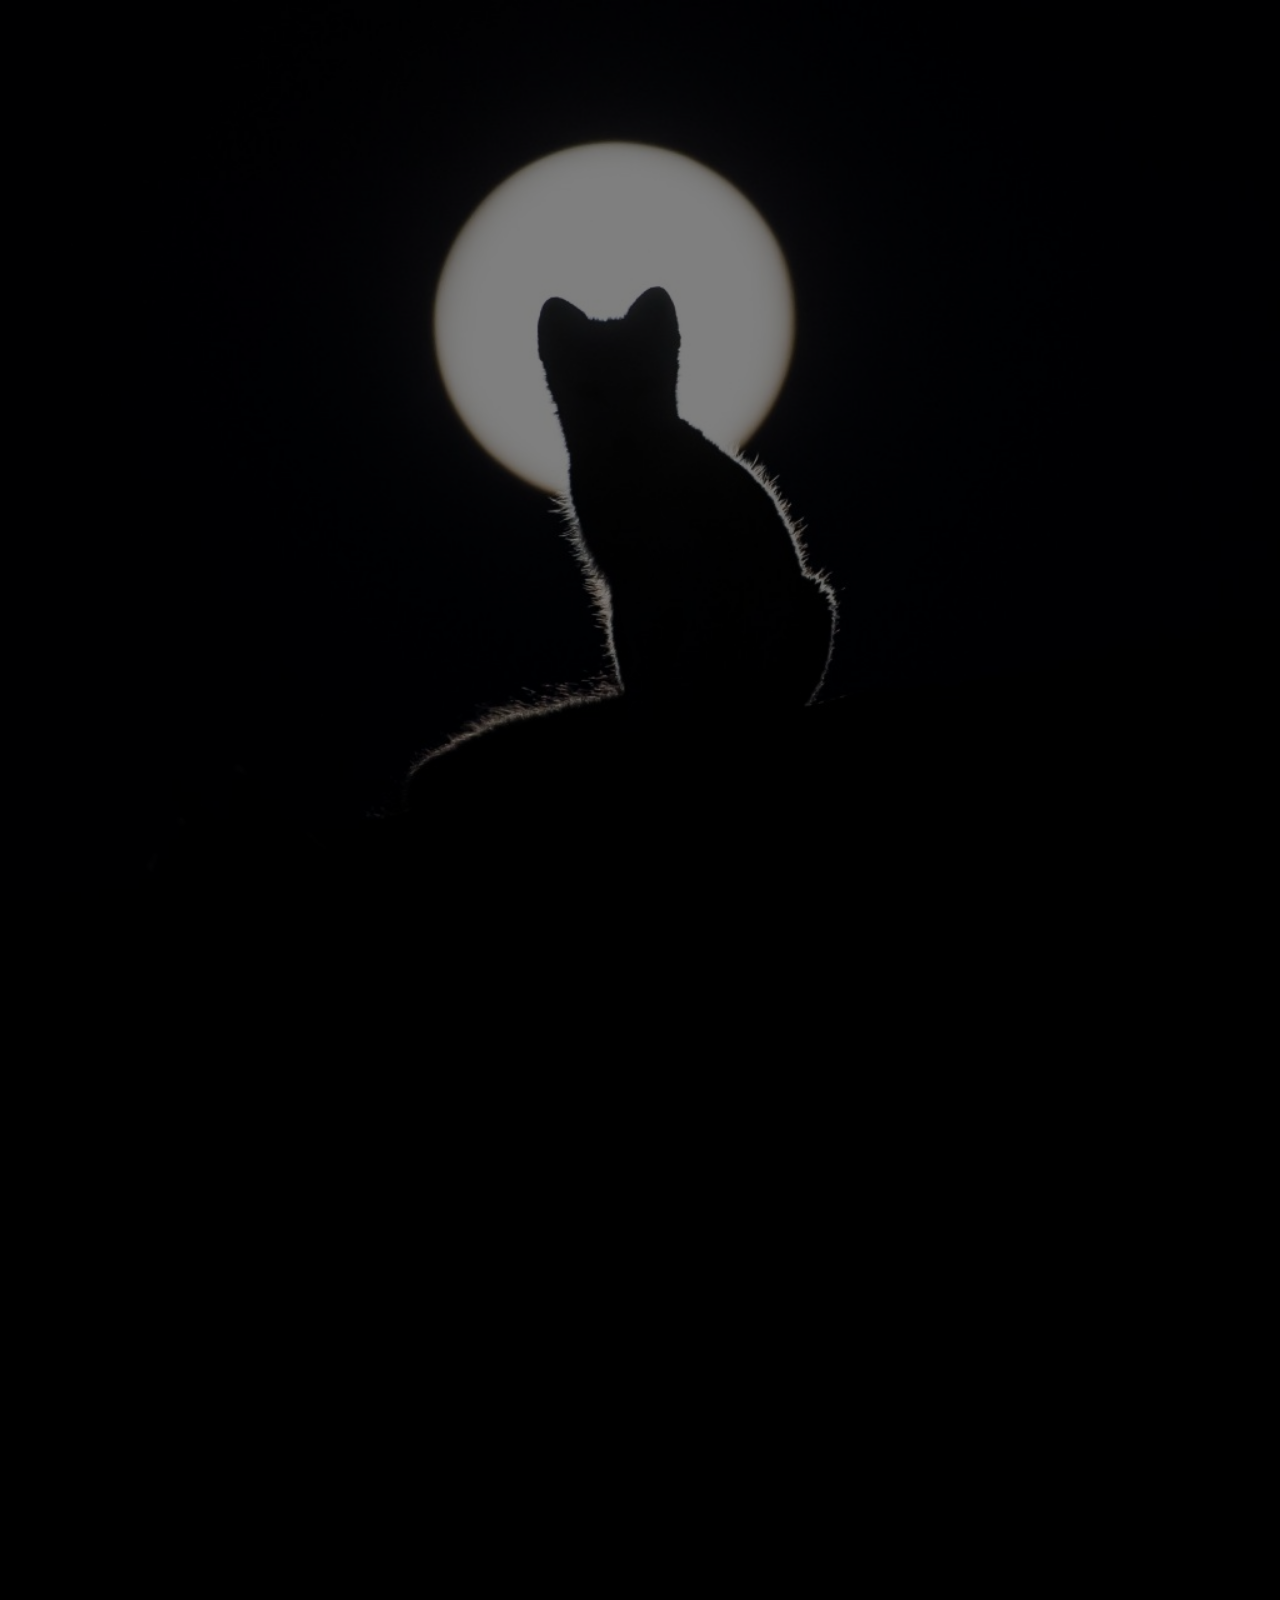
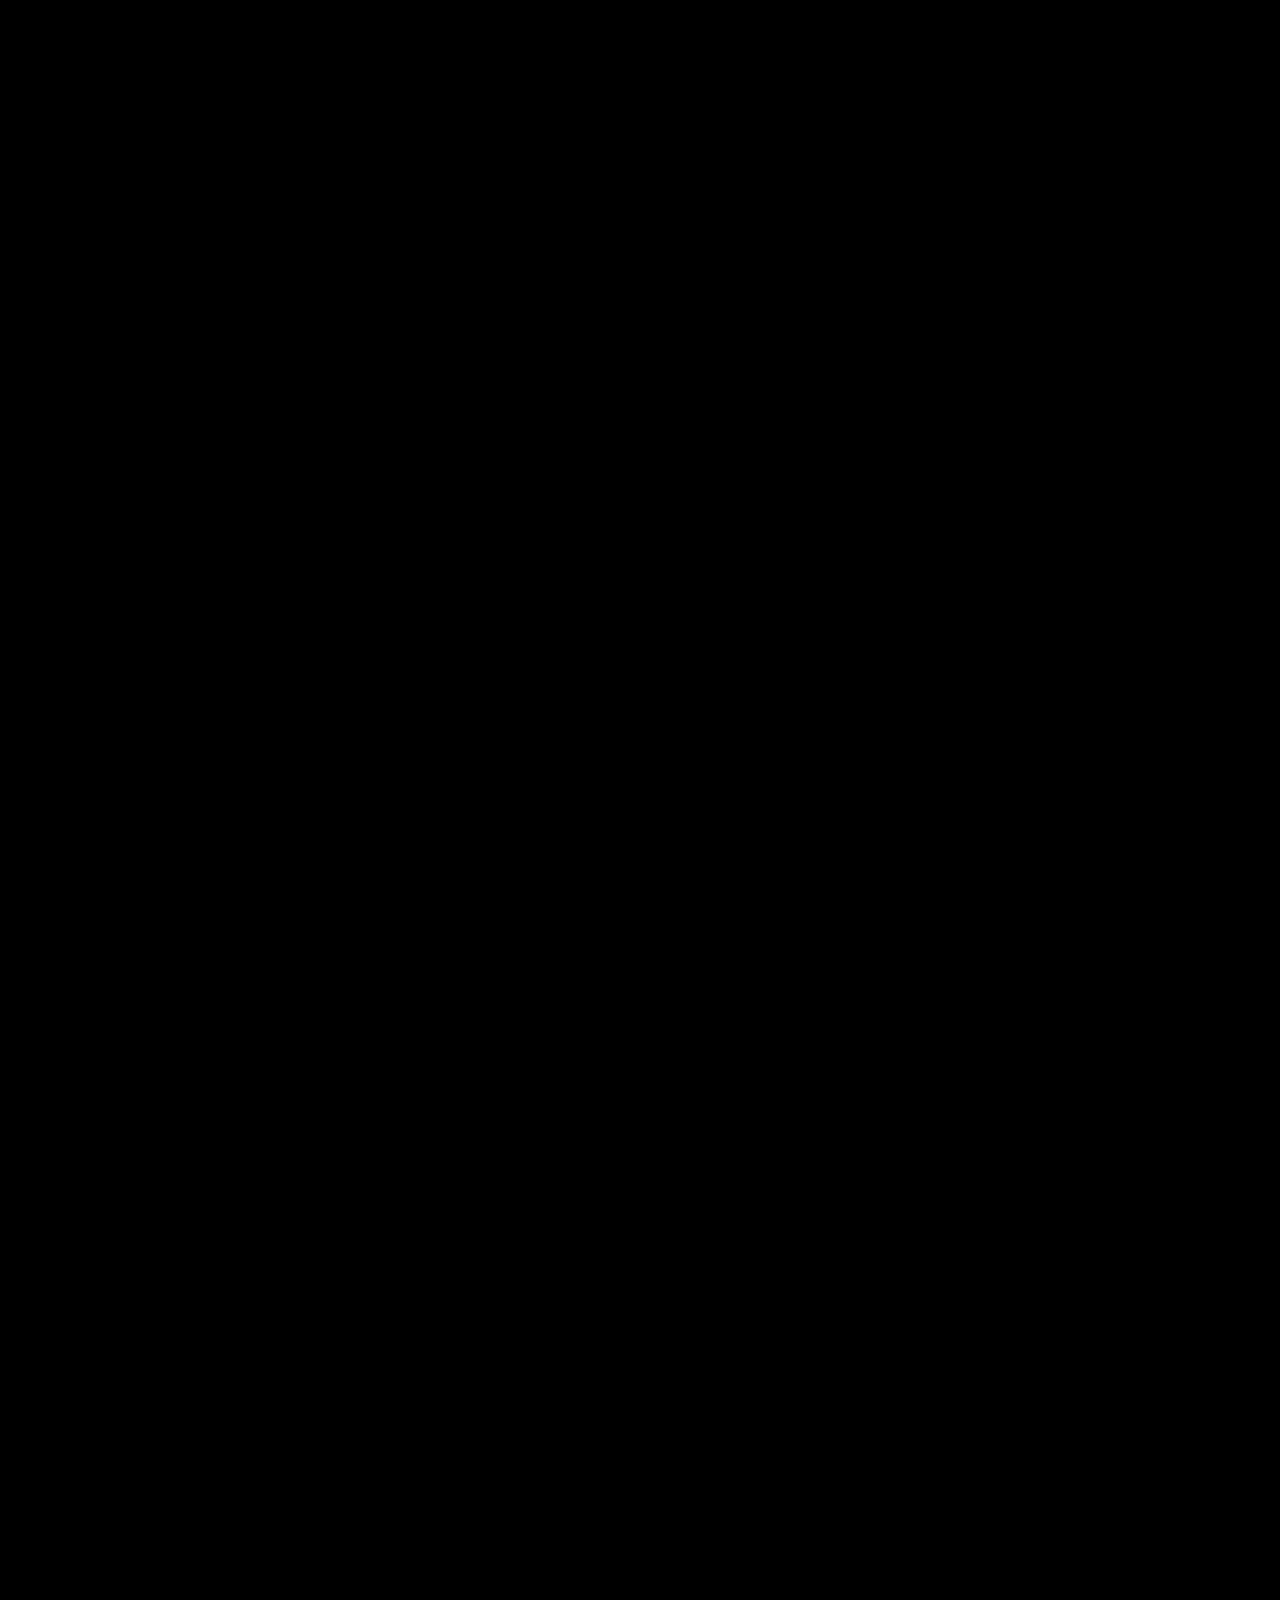
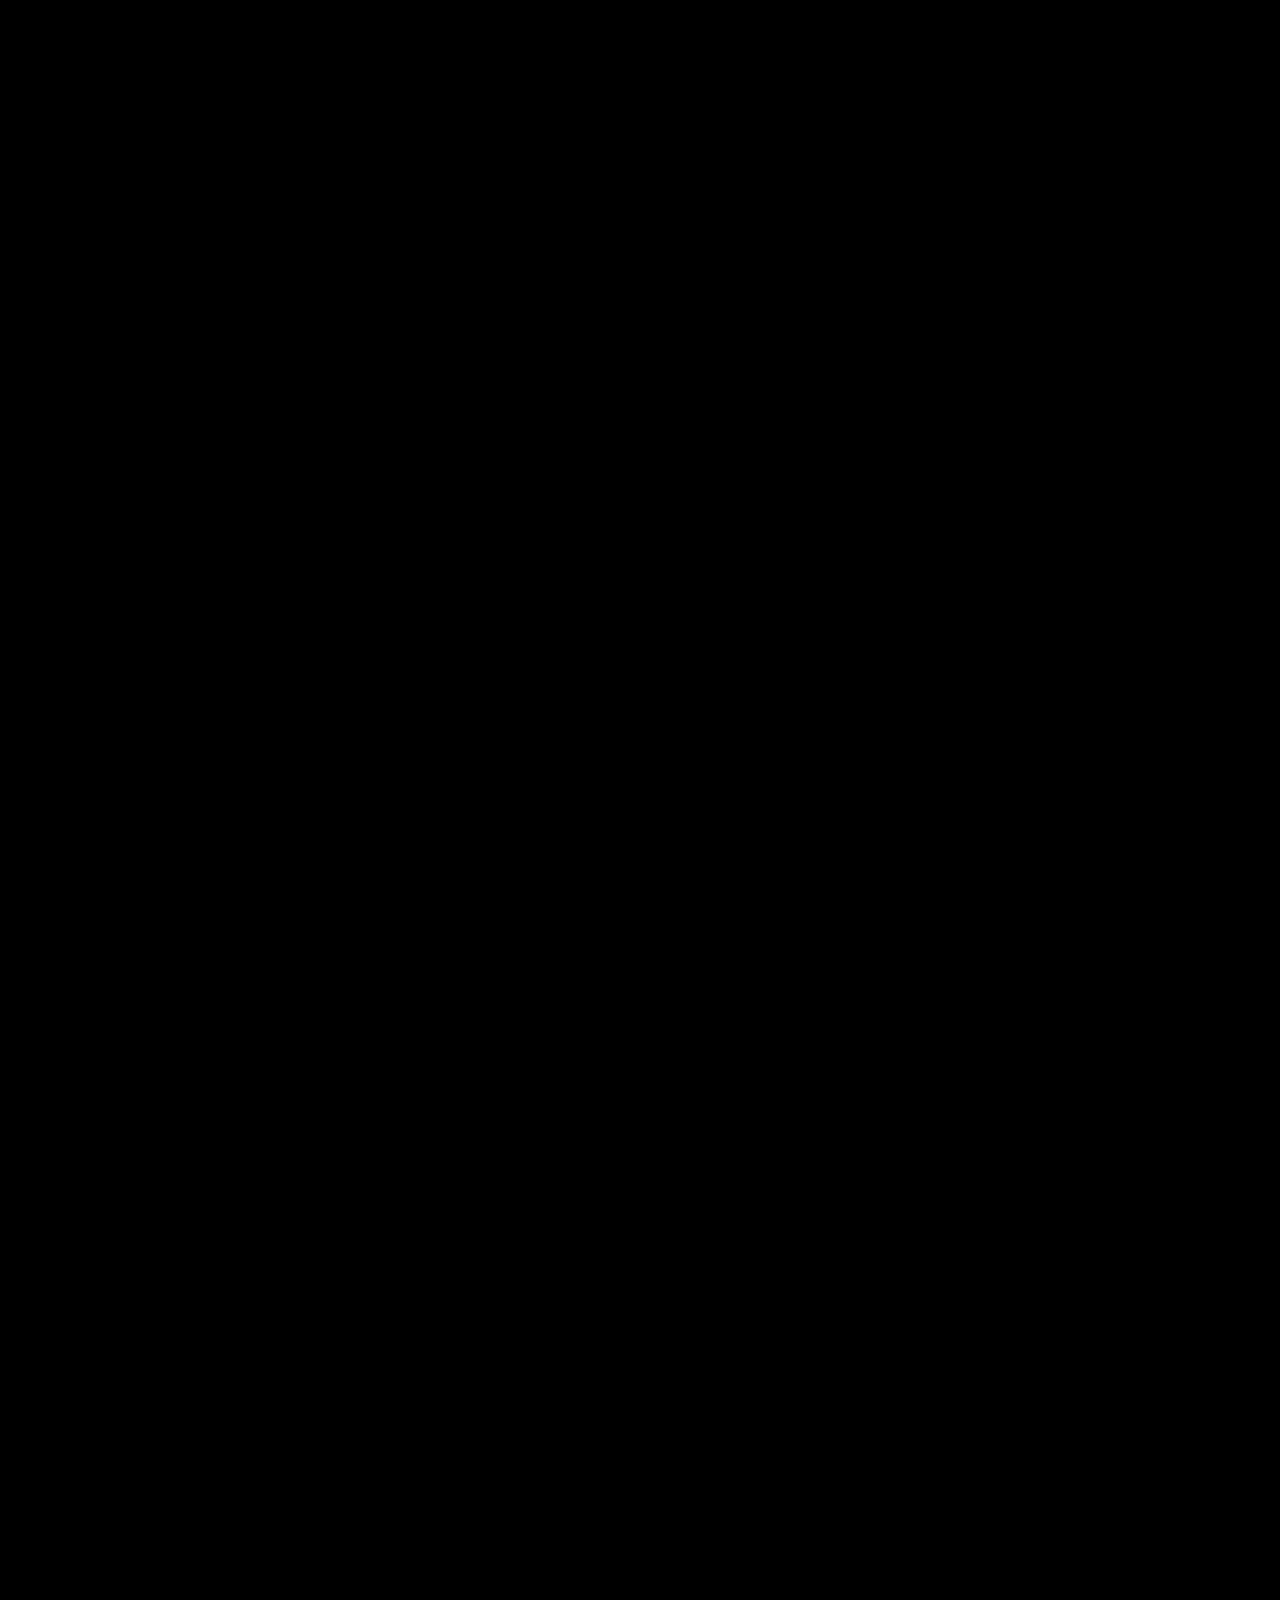
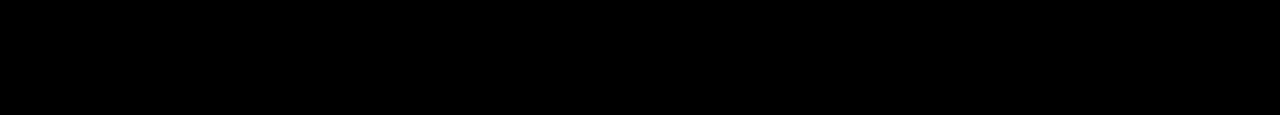
==== index.html @ d00d2fa0 "Add files via upload" ====
<!DOCTYPE html>
<!--[if lt IE 7]>      <html class="no-js lt-ie9 lt-ie8 lt-ie7"> <![endif]-->
<!--[if IE 7]>         <html class="no-js lt-ie9 lt-ie8"> <![endif]-->
<!--[if IE 8]>         <html class="no-js lt-ie9"> <![endif]-->
<!--[if gt IE 8]><!--> <html class="no-js"> <!--<![endif]-->
	<head>
	<meta charset="utf-8">
	<meta http-equiv="X-UA-Compatible" content="IE=edge">
	<title>Sacoraso</title>
	<meta name="viewport" content="width=device-width, initial-scale=1">
	<meta name="description" content="Free HTML5 Template by FREEHTML5.CO" />
	<meta name="keywords" content="free html5, free template, free bootstrap, html5, css3, mobile first, responsive" />
	<meta name="author" content="FREEHTML5.CO" />

  <!-- 
	//////////////////////////////////////////////////////

	FREE HTML5 TEMPLATE 
	DESIGNED & DEVELOPED by FREEHTML5.CO
		
	Website: 		http://freehtml5.co/
	Email: 			info@freehtml5.co
	Twitter: 		http://twitter.com/fh5co
	Facebook: 		https://www.facebook.com/fh5co

	//////////////////////////////////////////////////////
	 -->

  	<!-- Facebook and Twitter integration -->
	<meta property="og:title" content=""/>
	<meta property="og:image" content=""/>
	<meta property="og:url" content=""/>
	<meta property="og:site_name" content=""/>
	<meta property="og:description" content=""/>
	<meta name="twitter:title" content="" />
	<meta name="twitter:image" content="" />
	<meta name="twitter:url" content="" />
	<meta name="twitter:card" content="" />

	<link href='https://fonts.googleapis.com/css?family=Work+Sans:400,300,600,400italic,700' rel='stylesheet' type='text/css'>
	<link href="https://fonts.googleapis.com/css?family=Sacramento" rel="stylesheet">
	
	<!-- Animate.css -->
	<link rel="stylesheet" href="css/animate.css">
	<!-- Icomoon Icon Fonts-->
	<link rel="stylesheet" href="css/icomoon.css">
	<!-- Bootstrap  -->
	<link rel="stylesheet" href="css/bootstrap.css">

	<!-- Magnific Popup -->
	<link rel="stylesheet" href="css/magnific-popup.css">

	<!-- Owl Carousel  -->
	<link rel="stylesheet" href="css/owl.carousel.min.css">
	<link rel="stylesheet" href="css/owl.theme.default.min.css">

	<!-- Theme style  -->
	<link rel="stylesheet" href="css/style.css">

	<!-- Modernizr JS -->
	<script src="js/modernizr-2.6.2.min.js"></script>
	<!-- FOR IE9 below -->
	<!--[if lt IE 9]>
	<script src="js/respond.min.js"></script>
	<![endif]-->

	</head>
	<body>
		
	<div class="fh5co-loader"></div>
	
	<div id="page">
	

	<header id="fh5co-header" class="fh5co-cover" role="banner" style="background-image:url(images/2.jpg);" data-stellar-background-ratio="0.5">
		<div class="overlay"></div>
		<div class="container">
			<div class="row">
				<div class="col-md-8 col-md-offset-2 text-center">
					<div class="display-t">
						<div class="display-tc animate-box" data-animate-effect="fadeIn">
							<audio  autoplay loop src="music/1.mp3" controls preload="none"></audio>
							
						</div>
					</div>
				</div>
			</div>
		</div>
	</header>

	<div id="fh5co-couple">
		<div class="container">
			<div class="row">
				<div class="col-md-8 col-md-offset-2 text-center fh5co-heading animate-box">
					
					<p>…………</br>
						Se acabo,</br>
						el odio me arrolló la razón,</br>
						con mi época estoy comprometido,</br>
						y el amor, se fue volando por el balcón,</br>
						a donde no tuviera enemigos,</br>
						y ahora estoy en guerra contra mí alrededor,</br>
						no me hace falta ningún motivo,</br>
						y es que soy...</br>
						Maestro de la contradicción</br>
						Y experto de romper lo prohibido</br>
						</br>
						Por eso los chiquillos ya se acercan a mí</br>
						Que intento ser feliz</br>
						Desde entonces de esta cárcel no me dejan salir</br>
						No tengo a donde huir</br>
						Voy a hacer un butron</br>
						Que saque la cabeza fuera</br>
						Y sigo preso</br>
						Pero ahora el viento corre alrededor</br>
						Por mis pecados sigo preso</br>
						Carne y hueso</br>
						Se muere de hambre el mundo alrededor</br>
						Tú y yo total de carne y hueso</br>
						Por dinero los maderos</br>
						Van detrás de mí</br>
						Que intento ser feliz</br>
						Y abocado a los tejados</br>
						Me he mudado a vivir</br>
						Por desobedecer, por ver al sol salir</br>
						Por sacar la cabeza fuera</br>
						Y sigo preso</br>
						Pero ahora el viento corre alrededor</br>
						Por mis pecados sigo preso</br>
					</br>
						Carne y hueso</br>
						Se muere de hambre el mundo alrededor</br>
						Tú y yo total de carne y hueso</br>
					</br>
						Necesito saber</br>
						Dime tu nombre</br>
						De donde sale el sol</br>
						Y de que se esconde</br>
						Necesito saber</br>
						Dime tu nombre</br>
						De donde sale el sol</br>
						Y de que se esconde</br>
						(Necesito Saber)</br>
						Si miro alrededor</br>
						No puedo comprender</br>
						Me da pereza</br>
						(Dime tu nombre)</br>
						Y si hay algun escalón para mi tropezón</br>
						voy de cabeza</br>
						(De donde sale el sol)</br>
						Tu y yo en la habitación</br>
						Para que vuelva Amor:</br>
						Naturaleza</br>
						(Y de que se esconde)</br>
						Hay un televisor en medio del salon</br>
						No me interesa</br>
						Vente a la sombra, amor</br>
						Que yo te espero</br>
						Que tengo el corazón</br>
						Aquí con bien de hielo</br>
						Vente a la sombra, vente amor</br>
						Que yo te espero que tengo ya el cerezo a flor dentro del cuerpo</br>
					</br>
						Se me cae La casa desde que se marcho</br>
						Ahora ya solo espero el derribo</br>
						Y es que perdí</br>
						La pista del eje del salón</br>
						Estoy continuamente torcido</br>
						Y ahora solo pienso en ella</br>
						No encuentro razones</br>
						Donde su recuerdo</br>
						Se me clava entre las cejas</br>
						Sueño con melones</br>
						Encima de la mesa</br>
					</br>
						Buscando mi destino,</br>
						viviendo en diferido</br>
						sin ser, ni oír, ni dar.</br>
						Y a cobro revertido</br>
						quisiera hablar contigo,</br>
						y así sintonizar.</br>
						</br>
						…………</br>
						Sueño que empieza otra canción</br>
						Vivo en el eco de su voz</br>
						Entretenido</br>
						Sigo la estela de su olor</br>
						Que me susurra vámonos</br>
						Vente conmigo</br>
						…Hay un desierto hay un vergel</br>
						Lleno de flores de papel</br>
						Pensaba</br>
						Que seria frio el amanecer</br>
						Te equivocabas otra vez</br>
						Nevaba</br>
					</br>
						Llego el verano y asoló la primavera</br>
						Y el sol asfixia en tu jardín</br>
						Y se le caen los pajaritos a la higuera</br>
						Que ya no cantan para mí</br>
					</br>
						Abrí los ojos para ver</br>
						Con el destino me encontré</br>
						De cara</br>
						Lo tengo todo a medio hacer</br>
						Me preguntaba, Si tal vez</br>
						Mañana</br>
					</br>
						Necesito saber</br>
						Dime tu nombre</br>
						De donde sale el sol</br>
						Y de que se esconde</br>
						Necesito saber</br>
						Dime tu nombre</br>
						De donde sale el sol</br>
						Y de que se esconde</br>
					</br>
						Vente a la sombra amor</br>
						Que yo te espero</br>
						Que tengo el corazón….aquí con bien de hielo</br>
						Vente a la sombra, vente amor</br>
						Que yo te espero</br>
						Que tengo ya el cerezo a flor dentro del cuerpo</br>
					</br>
						Si miro alrededor no puedo comprender me da pereza</br>
						Y si hay algun escalón para dar un tropezón voy de cabeza</br>
						Tu y yo en la habitación para que vuelva amor: chorros de lefa</br>
						La buena educación de la televisión no me interesa.</br>
					</p>
					<h2>Chau por siempre</h2>
				</div>
			</div>
			
		</div>
	</div>
	
	</div>

	<div class="gototop js-top">
		<a href="#" class="js-gotop"><i class="icon-arrow-up"></i></a>
	</div>
	
	<!-- jQuery -->
	<script src="js/jquery.min.js"></script>
	<!-- jQuery Easing -->
	<script src="js/jquery.easing.1.3.js"></script>
	<!-- Bootstrap -->
	<script src="js/bootstrap.min.js"></script>
	<!-- Waypoints -->
	<script src="js/jquery.waypoints.min.js"></script>
	<!-- Carousel -->
	<script src="js/owl.carousel.min.js"></script>
	<!-- countTo -->
	<script src="js/jquery.countTo.js"></script>

	<!-- Stellar -->
	<script src="js/jquery.stellar.min.js"></script>
	<!-- Magnific Popup -->
	<script src="js/jquery.magnific-popup.min.js"></script>
	<script src="js/magnific-popup-options.js"></script>

	<!-- // <script src="https://cdnjs.cloudflare.com/ajax/libs/prism/0.0.1/prism.min.js"></script> -->
	<script src="js/simplyCountdown.js"></script>
	<!-- Main -->
	<script src="js/main.js"></script>

	<script>
    var d = new Date(new Date().getTime() + 200 * 120 * 120 * 2000);

    // default example
    simplyCountdown('.simply-countdown-one', {
        year: d.getFullYear(),
        month: d.getMonth() + 1,
        day: d.getDate()
    });

    //jQuery example
    $('#simply-countdown-losange').simplyCountdown({
        year: d.getFullYear(),
        month: d.getMonth() + 1,
        day: d.getDate(),
        enableUtc: false
    });
</script>

	</body>
</html>
---- css/icomoon.css ----
@font-face {
  font-family: 'icomoon';
  src:  url('../fonts/icomoon/icomoon.eot?6iuir');
  src:  url('../fonts/icomoon/icomoon.eot?6iuir#iefix') format('embedded-opentype'),
    url('../fonts/icomoon/icomoon.ttf?6iuir') format('truetype'),
    url('../fonts/icomoon/icomoon.woff?6iuir') format('woff'),
    url('../fonts/icomoon/icomoon.svg?6iuir#icomoon') format('svg');
  font-weight: normal;
  font-style: normal;
}

[class^="icon-"], [class*=" icon-"] {
  /* use !important to prevent issues with browser extensions that change fonts */
  font-family: 'icomoon' !important;
  speak: none;
  font-style: normal;
  font-weight: normal;
  font-variant: normal;
  text-transform: none;
  line-height: 1;

  /* Better Font Rendering =========== */
  -webkit-font-smoothing: antialiased;
  -moz-osx-font-smoothing: grayscale;
}

.icon-eye:before {
  content: "\e000";
}
.icon-paper-clip:before {
  content: "\e001";
}
.icon-mail:before {
  content: "\e002";
}
.icon-toggle:before {
  content: "\e003";
}
.icon-layout:before {
  content: "\e004";
}
.icon-link:before {
  content: "\e005";
}
.icon-bell:before {
  content: "\e006";
}
.icon-lock:before {
  content: "\e007";
}
.icon-unlock:before {
  content: "\e008";
}
.icon-ribbon:before {
  content: "\e009";
}
.icon-image:before {
  content: "\e010";
}
.icon-signal:before {
  content: "\e011";
}
.icon-target:before {
  content: "\e012";
}
.icon-clipboard:before {
  content: "\e013";
}
.icon-clock:before {
  content: "\e014";
}
.icon-watch:before {
  content: "\e015";
}
.icon-air-play:before {
  content: "\e016";
}
.icon-camera:before {
  content: "\e017";
}
.icon-video:before {
  content: "\e018";
}
.icon-disc:before {
  content: "\e019";
}
.icon-printer:before {
  content: "\e020";
}
.icon-monitor:before {
  content: "\e021";
}
.icon-server:before {
  content: "\e022";
}
.icon-cog:before {
  content: "\e023";
}
.icon-heart:before {
  content: "\e024";
}
.icon-paragraph:before {
  content: "\e025";
}
.icon-align-justify:before {
  content: "\e026";
}
.icon-align-left:before {
  content: "\e027";
}
.icon-align-center:before {
  content: "\e028";
}
.icon-align-right:before {
  content: "\e029";
}
.icon-book:before {
  content: "\e030";
}
.icon-layers:before {
  content: "\e031";
}
.icon-stack:before {
  content: "\e032";
}
.icon-stack-2:before {
  content: "\e033";
}
.icon-paper:before {
  content: "\e034";
}
.icon-paper-stack:before {
  content: "\e035";
}
.icon-search:before {
  content: "\e036";
}
.icon-zoom-in:before {
  content: "\e037";
}
.icon-zoom-out:before {
  content: "\e038";
}
.icon-reply:before {
  content: "\e039";
}
.icon-circle-plus:before {
  content: "\e040";
}
.icon-circle-minus:before {
  content: "\e041";
}
.icon-circle-check:before {
  content: "\e042";
}
.icon-circle-cross:before {
  content: "\e043";
}
.icon-square-plus:before {
  content: "\e044";
}
.icon-square-minus:before {
  content: "\e045";
}
.icon-square-check:before {
  content: "\e046";
}
.icon-square-cross:before {
  content: "\e047";
}
.icon-microphone:before {
  content: "\e048";
}
.icon-record:before {
  content: "\e049";
}
.icon-skip-back:before {
  content: "\e050";
}
.icon-rewind:before {
  content: "\e051";
}
.icon-play:before {
  content: "\e052";
}
.icon-pause:before {
  content: "\e053";
}
.icon-stop:before {
  content: "\e054";
}
.icon-fast-forward:before {
  content: "\e055";
}
.icon-skip-forward:before {
  content: "\e056";
}
.icon-shuffle:before {
  content: "\e057";
}
.icon-repeat:before {
  content: "\e058";
}
.icon-folder:before {
  content: "\e059";
}
.icon-umbrella:before {
  content: "\e060";
}
.icon-moon:before {
  content: "\e061";
}
.icon-thermometer:before {
  content: "\e062";
}
.icon-drop:before {
  content: "\e063";
}
.icon-sun:before {
  content: "\e064";
}
.icon-cloud:before {
  content: "\e065";
}
.icon-cloud-upload:before {
  content: "\e066";
}
.icon-cloud-download:before {
  content: "\e067";
}
.icon-upload:before {
  content: "\e068";
}
.icon-download:before {
  content: "\e069";
}
.icon-location:before {
  content: "\e070";
}
.icon-location-2:before {
  content: "\e071";
}
.icon-map:before {
  content: "\e072";
}
.icon-battery:before {
  content: "\e073";
}
.icon-head:before {
  content: "\e074";
}
.icon-briefcase:before {
  content: "\e075";
}
.icon-speech-bubble:before {
  content: "\e076";
}
.icon-anchor:before {
  content: "\e077";
}
.icon-globe:before {
  content: "\e078";
}
.icon-box:before {
  content: "\e079";
}
.icon-reload:before {
  content: "\e080";
}
.icon-share:before {
  content: "\e081";
}
.icon-marquee:before {
  content: "\e082";
}
.icon-marquee-plus:before {
  content: "\e083";
}
.icon-marquee-minus:before {
  content: "\e084";
}
.icon-tag:before {
  content: "\e085";
}
.icon-power:before {
  content: "\e086";
}
.icon-command:before {
  content: "\e087";
}
.icon-alt:before {
  content: "\e088";
}
.icon-esc:before {
  content: "\e089";
}
.icon-bar-graph:before {
  content: "\e090";
}
.icon-bar-graph-2:before {
  content: "\e091";
}
.icon-pie-graph:before {
  content: "\e092";
}
.icon-star:before {
  content: "\e093";
}
.icon-arrow-left:before {
  content: "\e094";
}
.icon-arrow-right:before {
  content: "\e095";
}
.icon-arrow-up:before {
  content: "\e096";
}
.icon-arrow-down:before {
  content: "\e097";
}
.icon-volume:before {
  content: "\e098";
}
.icon-mute:before {
  content: "\e099";
}
.icon-content-right:before {
  content: "\e100";
}
.icon-content-left:before {
  content: "\e101";
}
.icon-grid:before {
  content: "\e102";
}
.icon-grid-2:before {
  content: "\e103";
}
.icon-columns:before {
  content: "\e104";
}
.icon-loader:before {
  content: "\e105";
}
.icon-bag:before {
  content: "\e106";
}
.icon-ban:before {
  content: "\e107";
}
.icon-flag:before {
  content: "\e108";
}
.icon-trash:before {
  content: "\e109";
}
.icon-expand:before {
  content: "\e110";
}
.icon-contract:before {
  content: "\e111";
}
.icon-maximize:before {
  content: "\e112";
}
.icon-minimize:before {
  content: "\e113";
}
.icon-plus:before {
  content: "\e114";
}
.icon-minus:before {
  content: "\e115";
}
.icon-check:before {
  content: "\e116";
}
.icon-cross:before {
  content: "\e117";
}
.icon-move:before {
  content: "\e118";
}
.icon-delete:before {
  content: "\e119";
}
.icon-menu:before {
  content: "\e120";
}
.icon-archive:before {
  content: "\e121";
}
.icon-inbox:before {
  content: "\e122";
}
.icon-outbox:before {
  content: "\e123";
}
.icon-file:before {
  content: "\e124";
}
.icon-file-add:before {
  content: "\e125";
}
.icon-file-subtract:before {
  content: "\e126";
}
.icon-help:before {
  content: "\e127";
}
.icon-open:before {
  content: "\e128";
}
.icon-ellipsis:before {
  content: "\e129";
}
.icon-add-to-list:before {
  content: "\e900";
}
.icon-classic-computer:before {
  content: "\e901";
}
.icon-controller-fast-backward:before {
  content: "\e902";
}
.icon-creative-commons-attribution:before {
  content: "\e903";
}
.icon-creative-commons-noderivs:before {
  content: "\e904";
}
.icon-creative-commons-noncommercial-eu:before {
  content: "\e905";
}
.icon-creative-commons-noncommercial-us:before {
  content: "\e906";
}
.icon-creative-commons-public-domain:before {
  content: "\e907";
}
.icon-creative-commons-remix:before {
  content: "\e908";
}
.icon-creative-commons-share:before {
  content: "\e909";
}
.icon-creative-commons-sharealike:before {
  content: "\e90a";
}
.icon-creative-commons:before {
  content: "\e90b";
}
.icon-document-landscape:before {
  content: "\e90c";
}
.icon-remove-user:before {
  content: "\e90d";
}
.icon-warning:before {
  content: "\e90e";
}
.icon-arrow-bold-down:before {
  content: "\e90f";
}
.icon-arrow-bold-left:before {
  content: "\e910";
}
.icon-arrow-bold-right:before {
  content: "\e911";
}
.icon-arrow-bold-up:before {
  content: "\e912";
}
.icon-arrow-down2:before {
  content: "\e913";
}
.icon-arrow-left2:before {
  content: "\e914";
}
.icon-arrow-long-down:before {
  content: "\e915";
}
.icon-arrow-long-left:before {
  content: "\e916";
}
.icon-arrow-long-right:before {
  content: "\e917";
}
.icon-arrow-long-up:before {
  content: "\e918";
}
.icon-arrow-right2:before {
  content: "\e919";
}
.icon-arrow-up2:before {
  content: "\e91a";
}
.icon-arrow-with-circle-down:before {
  content: "\e91b";
}
.icon-arrow-with-circle-left:before {
  content: "\e91c";
}
.icon-arrow-with-circle-right:before {
  content: "\e91d";
}
.icon-arrow-with-circle-up:before {
  content: "\e91e";
}
.icon-bookmark:before {
  content: "\e91f";
}
.icon-bookmarks:before {
  content: "\e920";
}
.icon-chevron-down:before {
  content: "\e921";
}
.icon-chevron-left:before {
  content: "\e922";
}
.icon-chevron-right:before {
  content: "\e923";
}
.icon-chevron-small-down:before {
  content: "\e924";
}
.icon-chevron-small-left:before {
  content: "\e925";
}
.icon-chevron-small-right:before {
  content: "\e926";
}
.icon-chevron-small-up:before {
  content: "\e927";
}
.icon-chevron-thin-down:before {
  content: "\e928";
}
.icon-chevron-thin-left:before {
  content: "\e929";
}
.icon-chevron-thin-right:before {
  content: "\e92a";
}
.icon-chevron-thin-up:before {
  content: "\e92b";
}
.icon-chevron-up:before {
  content: "\e92c";
}
.icon-chevron-with-circle-down:before {
  content: "\e92d";
}
.icon-chevron-with-circle-left:before {
  content: "\e92e";
}
.icon-chevron-with-circle-right:before {
  content: "\e92f";
}
.icon-chevron-with-circle-up:before {
  content: "\e930";
}
.icon-cloud2:before {
  content: "\e931";
}
.icon-controller-fast-forward:before {
  content: "\e932";
}
.icon-controller-jump-to-start:before {
  content: "\e933";
}
.icon-controller-next:before {
  content: "\e934";
}
.icon-controller-paus:before {
  content: "\e935";
}
.icon-controller-play:before {
  content: "\e936";
}
.icon-controller-record:before {
  content: "\e937";
}
.icon-controller-stop:before {
  content: "\e938";
}
.icon-controller-volume:before {
  content: "\e939";
}
.icon-dot-single:before {
  content: "\e93a";
}
.icon-dots-three-horizontal:before {
  content: "\e93b";
}
.icon-dots-three-vertical:before {
  content: "\e93c";
}
.icon-dots-two-horizontal:before {
  content: "\e93d";
}
.icon-dots-two-vertical:before {
  content: "\e93e";
}
.icon-download2:before {
  content: "\e93f";
}
.icon-emoji-flirt:before {
  content: "\e940";
}
.icon-flow-branch:before {
  content: "\e941";
}
.icon-flow-cascade:before {
  content: "\e942";
}
.icon-flow-line:before {
  content: "\e943";
}
.icon-flow-parallel:before {
  content: "\e944";
}
.icon-flow-tree:before {
  content: "\e945";
}
.icon-install:before {
  content: "\e946";
}
.icon-layers2:before {
  content: "\e947";
}
.icon-open-book:before {
  content: "\e948";
}
.icon-resize-100:before {
  content: "\e949";
}
.icon-resize-full-screen:before {
  content: "\e94a";
}
.icon-save:before {
  content: "\e94b";
}
.icon-select-arrows:before {
  content: "\e94c";
}
.icon-sound-mute:before {
  content: "\e94d";
}
.icon-sound:before {
  content: "\e94e";
}
.icon-trash2:before {
  content: "\e94f";
}
.icon-triangle-down:before {
  content: "\e950";
}
.icon-triangle-left:before {
  content: "\e951";
}
.icon-triangle-right:before {
  content: "\e952";
}
.icon-triangle-up:before {
  content: "\e953";
}
.icon-uninstall:before {
  content: "\e954";
}
.icon-upload-to-cloud:before {
  content: "\e955";
}
.icon-upload2:before {
  content: "\e956";
}
.icon-add-user:before {
  content: "\e957";
}
.icon-address:before {
  content: "\e958";
}
.icon-adjust:before {
  content: "\e959";
}
.icon-air:before {
  content: "\e95a";
}
.icon-aircraft-landing:before {
  content: "\e95b";
}
.icon-aircraft-take-off:before {
  content: "\e95c";
}
.icon-aircraft:before {
  content: "\e95d";
}
.icon-align-bottom:before {
  content: "\e95e";
}
.icon-align-horizontal-middle:before {
  content: "\e95f";
}
.icon-align-left2:before {
  content: "\e960";
}
.icon-align-right2:before {
  content: "\e961";
}
.icon-align-top:before {
  content: "\e962";
}
.icon-align-vertical-middle:before {
  content: "\e963";
}
.icon-archive2:before {
  content: "\e964";
}
.icon-area-graph:before {
  content: "\e965";
}
.icon-attachment:before {
  content: "\e966";
}
.icon-awareness-ribbon:before {
  content: "\e967";
}
.icon-back-in-time:before {
  content: "\e968";
}
.icon-back:before {
  content: "\e969";
}
.icon-bar-graph2:before {
  content: "\e96a";
}
.icon-battery2:before {
  content: "\e96b";
}
.icon-beamed-note:before {
  content: "\e96c";
}
.icon-bell2:before {
  content: "\e96d";
}
.icon-blackboard:before {
  content: "\e96e";
}
.icon-block:before {
  content: "\e96f";
}
.icon-book2:before {
  content: "\e970";
}
.icon-bowl:before {
  content: "\e971";
}
.icon-box2:before {
  content: "\e972";
}
.icon-briefcase2:before {
  content: "\e973";
}
.icon-browser:before {
  content: "\e974";
}
.icon-brush:before {
  content: "\e975";
}
.icon-bucket:before {
  content: "\e976";
}
.icon-cake:before {
  content: "\e977";
}
.icon-calculator:before {
  content: "\e978";
}
.icon-calendar:before {
  content: "\e979";
}
.icon-camera2:before {
  content: "\e97a";
}
.icon-ccw:before {
  content: "\e97b";
}
.icon-chat:before {
  content: "\e97c";
}
.icon-check2:before {
  content: "\e97d";
}
.icon-circle-with-cross:before {
  content: "\e97e";
}
.icon-circle-with-minus:before {
  content: "\e97f";
}
.icon-circle-with-plus:before {
  content: "\e980";
}
.icon-circle:before {
  content: "\e981";
}
.icon-circular-graph:before {
  content: "\e982";
}
.icon-clapperboard:before {
  content: "\e983";
}
.icon-clipboard2:before {
  content: "\e984";
}
.icon-clock2:before {
  content: "\e985";
}
.icon-code:before {
  content: "\e986";
}
.icon-cog2:before {
  content: "\e987";
}
.icon-colours:before {
  content: "\e988";
}
.icon-compass:before {
  content: "\e989";
}
.icon-copy:before {
  content: "\e98a";
}
.icon-credit-card:before {
  content: "\e98b";
}
.icon-credit:before {
  content: "\e98c";
}
.icon-cross2:before {
  content: "\e98d";
}
.icon-cup:before {
  content: "\e98e";
}
.icon-cw:before {
  content: "\e98f";
}
.icon-cycle:before {
  content: "\e990";
}
.icon-database:before {
  content: "\e991";
}
.icon-dial-pad:before {
  content: "\e992";
}
.icon-direction:before {
  content: "\e993";
}
.icon-document:before {
  content: "\e994";
}
.icon-documents:before {
  content: "\e995";
}
.icon-drink:before {
  content: "\e996";
}
.icon-drive:before {
  content: "\e997";
}
.icon-drop2:before {
  content: "\e998";
}
.icon-edit:before {
  content: "\e999";
}
.icon-email:before {
  content: "\e99a";
}
.icon-emoji-happy:before {
  content: "\e99b";
}
.icon-emoji-neutral:before {
  content: "\e99c";
}
.icon-emoji-sad:before {
  content: "\e99d";
}
.icon-erase:before {
  content: "\e99e";
}
.icon-eraser:before {
  content: "\e99f";
}
.icon-export:before {
  content: "\e9a0";
}
.icon-eye2:before {
  content: "\e9a1";
}
.icon-feather:before {
  content: "\e9a2";
}
.icon-flag2:before {
  content: "\e9a3";
}
.icon-flash:before {
  content: "\e9a4";
}
.icon-flashlight:before {
  content: "\e9a5";
}
.icon-flat-brush:before {
  content: "\e9a6";
}
.icon-folder-images:before {
  content: "\e9a7";
}
.icon-folder-music:before {
  content: "\e9a8";
}
.icon-folder-video:before {
  content: "\e9a9";
}
.icon-folder2:before {
  content: "\e9aa";
}
.icon-forward:before {
  content: "\e9ab";
}
.icon-funnel:before {
  content: "\e9ac";
}
.icon-game-controller:before {
  content: "\e9ad";
}
.icon-gauge:before {
  content: "\e9ae";
}
.icon-globe2:before {
  content: "\e9af";
}
.icon-graduation-cap:before {
  content: "\e9b0";
}
.icon-grid2:before {
  content: "\e9b1";
}
.icon-hair-cross:before {
  content: "\e9b2";
}
.icon-hand:before {
  content: "\e9b3";
}
.icon-heart-outlined:before {
  content: "\e9b4";
}
.icon-heart2:before {
  content: "\e9b5";
}
.icon-help-with-circle:before {
  content: "\e9b6";
}
.icon-help2:before {
  content: "\e9b7";
}
.icon-home:before {
  content: "\e9b8";
}
.icon-hour-glass:before {
  content: "\e9b9";
}
.icon-image-inverted:before {
  content: "\e9ba";
}
.icon-image2:before {
  content: "\e9bb";
}
.icon-images:before {
  content: "\e9bc";
}
.icon-inbox2:before {
  content: "\e9bd";
}
.icon-infinity:before {
  content: "\e9be";
}
.icon-info-with-circle:before {
  content: "\e9bf";
}
.icon-info:before {
  content: "\e9c0";
}
.icon-key:before {
  content: "\e9c1";
}
.icon-keyboard:before {
  content: "\e9c2";
}
.icon-lab-flask:before {
  content: "\e9c3";
}
.icon-landline:before {
  content: "\e9c4";
}
.icon-language:before {
  content: "\e9c5";
}
.icon-laptop:before {
  content: "\e9c6";
}
.icon-leaf:before {
  content: "\e9c7";
}
.icon-level-down:before {
  content: "\e9c8";
}
.icon-level-up:before {
  content: "\e9c9";
}
.icon-lifebuoy:before {
  content: "\e9ca";
}
.icon-light-bulb:before {
  content: "\e9cb";
}
.icon-light-down:before {
  content: "\e9cc";
}
.icon-light-up:before {
  content: "\e9cd";
}
.icon-line-graph:before {
  content: "\e9ce";
}
.icon-link2:before {
  content: "\e9cf";
}
.icon-list:before {
  content: "\e9d0";
}
.icon-location-pin:before {
  content: "\e9d1";
}
.icon-location2:before {
  content: "\e9d2";
}
.icon-lock-open:before {
  content: "\e9d3";
}
.icon-lock2:before {
  content: "\e9d4";
}
.icon-log-out:before {
  content: "\e9d5";
}
.icon-login:before {
  content: "\e9d6";
}
.icon-loop:before {
  content: "\e9d7";
}
.icon-magnet:before {
  content: "\e9d8";
}
.icon-magnifying-glass:before {
  content: "\e9d9";
}
.icon-mail2:before {
  content: "\e9da";
}
.icon-man:before {
  content: "\e9db";
}
.icon-map2:before {
  content: "\e9dc";
}
.icon-mask:before {
  content: "\e9dd";
}
.icon-medal:before {
  content: "\e9de";
}
.icon-megaphone:before {
  content: "\e9df";
}
.icon-menu2:before {
  content: "\e9e0";
}
.icon-message:before {
  content: "\e9e1";
}
.icon-mic:before {
  content: "\e9e2";
}
.icon-minus2:before {
  content: "\e9e3";
}
.icon-mobile:before {
  content: "\e9e4";
}
.icon-modern-mic:before {
  content: "\e9e5";
}
.icon-moon2:before {
  content: "\e9e6";
}
.icon-mouse:before {
  content: "\e9e7";
}
.icon-music:before {
  content: "\e9e8";
}
.icon-network:before {
  content: "\e9e9";
}
.icon-new-message:before {
  content: "\e9ea";
}
.icon-new:before {
  content: "\e9eb";
}
.icon-news:before {
  content: "\e9ec";
}
.icon-note:before {
  content: "\e9ed";
}
.icon-notification:before {
  content: "\e9ee";
}
.icon-old-mobile:before {
  content: "\e9ef";
}
.icon-old-phone:before {
  content: "\e9f0";
}
.icon-palette:before {
  content: "\e9f1";
}
.icon-paper-plane:before {
  content: "\e9f2";
}
.icon-pencil:before {
  content: "\e9f3";
}
.icon-phone:before {
  content: "\e9f4";
}
.icon-pie-chart:before {
  content: "\e9f5";
}
.icon-pin:before {
  content: "\e9f6";
}
.icon-plus2:before {
  content: "\e9f7";
}
.icon-popup:before {
  content: "\e9f8";
}
.icon-power-plug:before {
  content: "\e9f9";
}
.icon-price-ribbon:before {
  content: "\e9fa";
}
.icon-price-tag:before {
  content: "\e9fb";
}
.icon-print:before {
  content: "\e9fc";
}
.icon-progress-empty:before {
  content: "\e9fd";
}
.icon-progress-full:before {
  content: "\e9fe";
}
.icon-progress-one:before {
  content: "\e9ff";
}
.icon-progress-two:before {
  content: "\ea00";
}
.icon-publish:before {
  content: "\ea01";
}
.icon-quote:before {
  content: "\ea02";
}
.icon-radio:before {
  content: "\ea03";
}
.icon-reply-all:before {
  content: "\ea04";
}
.icon-reply2:before {
  content: "\ea05";
}
.icon-retweet:before {
  content: "\ea06";
}
.icon-rocket:before {
  content: "\ea07";
}
.icon-round-brush:before {
  content: "\ea08";
}
.icon-rss:before {
  content: "\ea09";
}
.icon-ruler:before {
  content: "\ea0a";
}
.icon-scissors:before {
  content: "\ea0b";
}
.icon-share-alternitive:before {
  content: "\ea0c";
}
.icon-share2:before {
  content: "\ea0d";
}
.icon-shareable:before {
  content: "\ea0e";
}
.icon-shield:before {
  content: "\ea0f";
}
.icon-shop:before {
  content: "\ea10";
}
.icon-shopping-bag:before {
  content: "\ea11";
}
.icon-shopping-basket:before {
  content: "\ea12";
}
.icon-shopping-cart:before {
  content: "\ea13";
}
.icon-shuffle2:before {
  content: "\ea14";
}
.icon-signal2:before {
  content: "\ea15";
}
.icon-sound-mix:before {
  content: "\ea16";
}
.icon-sports-club:before {
  content: "\ea17";
}
.icon-spreadsheet:before {
  content: "\ea18";
}
.icon-squared-cross:before {
  content: "\ea19";
}
.icon-squared-minus:before {
  content: "\ea1a";
}
.icon-squared-plus:before {
  content: "\ea1b";
}
.icon-star-outlined:before {
  content: "\ea1c";
}
.icon-star2:before {
  content: "\ea1d";
}
.icon-stopwatch:before {
  content: "\ea1e";
}
.icon-suitcase:before {
  content: "\ea1f";
}
.icon-swap:before {
  content: "\ea20";
}
.icon-sweden:before {
  content: "\ea21";
}
.icon-switch:before {
  content: "\ea22";
}
.icon-tablet:before {
  content: "\ea23";
}
.icon-tag2:before {
  content: "\ea24";
}
.icon-text-document-inverted:before {
  content: "\ea25";
}
.icon-text-document:before {
  content: "\ea26";
}
.icon-text:before {
  content: "\ea27";
}
.icon-thermometer2:before {
  content: "\ea28";
}
.icon-thumbs-down:before {
  content: "\ea29";
}
.icon-thumbs-up:before {
  content: "\ea2a";
}
.icon-thunder-cloud:before {
  content: "\ea2b";
}
.icon-ticket:before {
  content: "\ea2c";
}
.icon-time-slot:before {
  content: "\ea2d";
}
.icon-tools:before {
  content: "\ea2e";
}
.icon-traffic-cone:before {
  content: "\ea2f";
}
.icon-tree:before {
  content: "\ea30";
}
.icon-trophy:before {
  content: "\ea31";
}
.icon-tv:before {
  content: "\ea32";
}
.icon-typing:before {
  content: "\ea33";
}
.icon-unread:before {
  content: "\ea34";
}
.icon-untag:before {
  content: "\ea35";
}
.icon-user:before {
  content: "\ea36";
}
.icon-users:before {
  content: "\ea37";
}
.icon-v-card:before {
  content: "\ea38";
}
.icon-video2:before {
  content: "\ea39";
}
.icon-vinyl:before {
  content: "\ea3a";
}
.icon-voicemail:before {
  content: "\ea3b";
}
.icon-wallet:before {
  content: "\ea3c";
}
.icon-water:before {
  content: "\ea3d";
}
.icon-px-with-circle:before {
  content: "\ea3e";
}
.icon-px:before {
  content: "\ea3f";
}
.icon-basecamp:before {
  content: "\ea40";
}
.icon-behance:before {
  content: "\ea41";
}
.icon-creative-cloud:before {
  content: "\ea42";
}
.icon-dropbox:before {
  content: "\ea43";
}
.icon-evernote:before {
  content: "\ea44";
}
.icon-flattr:before {
  content: "\ea45";
}
.icon-foursquare:before {
  content: "\ea46";
}
.icon-google-drive:before {
  content: "\ea47";
}
.icon-google-hangouts:before {
  content: "\ea48";
}
.icon-grooveshark:before {
  content: "\ea49";
}
.icon-icloud:before {
  content: "\ea4a";
}
.icon-mixi:before {
  content: "\ea4b";
}
.icon-onedrive:before {
  content: "\ea4c";
}
.icon-paypal:before {
  content: "\ea4d";
}
.icon-picasa:before {
  content: "\ea4e";
}
.icon-qq:before {
  content: "\ea4f";
}
.icon-rdio-with-circle:before {
  content: "\ea50";
}
.icon-renren:before {
  content: "\ea51";
}
.icon-scribd:before {
  content: "\ea52";
}
.icon-sina-weibo:before {
  content: "\ea53";
}
.icon-skype-with-circle:before {
  content: "\ea54";
}
.icon-skype:before {
  content: "\ea55";
}
.icon-slideshare:before {
  content: "\ea56";
}
.icon-smashing:before {
  content: "\ea57";
}
.icon-soundcloud:before {
  content: "\ea58";
}
.icon-spotify-with-circle:before {
  content: "\ea59";
}
.icon-spotify:before {
  content: "\ea5a";
}
.icon-swarm:before {
  content: "\ea5b";
}
.icon-vine-with-circle:before {
  content: "\ea5c";
}
.icon-vine:before {
  content: "\ea5d";
}
.icon-vk-alternitive:before {
  content: "\ea5e";
}
.icon-vk-with-circle:before {
  content: "\ea5f";
}
.icon-vk:before {
  content: "\ea60";
}
.icon-xing-with-circle:before {
  content: "\ea61";
}
.icon-xing:before {
  content: "\ea62";
}
.icon-yelp:before {
  content: "\ea63";
}
.icon-dribbble-with-circle:before {
  content: "\ea64";
}
.icon-dribbble:before {
  content: "\ea65";
}
.icon-facebook-with-circle:before {
  content: "\ea66";
}
.icon-facebook:before {
  content: "\ea67";
}
.icon-flickr-with-circle:before {
  content: "\ea68";
}
.icon-flickr:before {
  content: "\ea69";
}
.icon-github-with-circle:before {
  content: "\ea6a";
}
.icon-github:before {
  content: "\ea6b";
}
.icon-google-with-circle:before {
  content: "\ea6c";
}
.icon-google:before {
  content: "\ea6d";
}
.icon-instagram-with-circle:before {
  content: "\ea6e";
}
.icon-instagram:before {
  content: "\ea6f";
}
.icon-lastfm-with-circle:before {
  content: "\ea70";
}
.icon-lastfm:before {
  content: "\ea71";
}
.icon-linkedin-with-circle:before {
  content: "\ea72";
}
.icon-linkedin:before {
  content: "\ea73";
}
.icon-pinterest-with-circle:before {
  content: "\ea74";
}
.icon-pinterest:before {
  content: "\ea75";
}
.icon-rdio:before {
  content: "\ea76";
}
.icon-stumbleupon-with-circle:before {
  content: "\ea77";
}
.icon-stumbleupon:before {
  content: "\ea78";
}
.icon-tumblr-with-circle:before {
  content: "\ea79";
}
.icon-tumblr:before {
  content: "\ea7a";
}
.icon-twitter-with-circle:before {
  content: "\ea7b";
}
.icon-twitter:before {
  content: "\ea7c";
}
.icon-vimeo-with-circle:before {
  content: "\ea7d";
}
.icon-vimeo:before {
  content: "\ea7e";
}
.icon-youtube-with-circle:before {
  content: "\ea7f";
}
.icon-youtube:before {
  content: "\ea80";
}
---- css/style.css ----
@font-face {
  font-family: 'icomoon';
  src: url("../fonts/icomoon/icomoon.eot?srf3rx");
  src: url("../fonts/icomoon/icomoon.eot?srf3rx#iefix") format("embedded-opentype"), url("../fonts/icomoon/icomoon.ttf?srf3rx") format("truetype"), url("../fonts/icomoon/icomoon.woff?srf3rx") format("woff"), url("../fonts/icomoon/icomoon.svg?srf3rx#icomoon") format("svg");
  font-weight: normal;
  font-style: normal;
}
/* =======================================================
*
* 	Template Style 
*
* ======================================================= */
body {
  font-family: "Work Sans", Arial, sans-serif;
  font-weight: 400;
  font-size: 16px;
  line-height: 1.7;
  color: #828282;
  background: #000000;
}

#page {
  position: relative;
  overflow-x: hidden;
  width: 100%;
  height: 100%;
  -webkit-transition: 0.5s;
  -o-transition: 0.5s;
  transition: 0.5s;
}
.offcanvas #page {
  overflow: hidden;
  position: absolute;
}
.offcanvas #page:after {
  -webkit-transition: 2s;
  -o-transition: 2s;
  transition: 2s;
  position: absolute;
  top: 0;
  right: 0;
  bottom: 0;
  left: 0;
  z-index: 101;
  background: rgba(0, 0, 0, 0.7);
  content: "";
}

a {
  color: rgb(41, 58, 211);
  -webkit-transition: 0.5s;
  -o-transition: 0.5s;
  transition: 0.5s;
}
a:hover, a:active, a:focus {
  color: rgb(41, 58, 211);
  outline: none;
  text-decoration: none;
}

p {
  margin-bottom: 20px;
}

h1, h2, h3, h4, h5, h6, figure {
  color: #000;
  font-family: "Work Sans", Arial, sans-serif;
  font-weight: 400;
  margin: 0 0 20px 0;
}

::-webkit-selection {
  color: #fff;
  background: rgb(41, 58, 211);
}

::-moz-selection {
  color: #fff;
  background: rgb(41, 58, 211);
}

::selection {
  color: #fff;
  background: rgb(41, 58, 211);
}

.fh5co-nav {
  position: absolute;
  top: 0;
  margin: 0;
  padding: 0;
  width: 100%;
  padding: 40px 0;
  z-index: 1001;
}
@media screen and (max-width: 768px) {
  .fh5co-nav {
    padding: 20px 0;
  }
}
.fh5co-nav #fh5co-logo {
  font-size: 40px;
  margin: 0;
  padding: 0;
  line-height: 40px;
  font-family: "Sacramento", Arial, serif;
}
.fh5co-nav a {
  padding: 5px 10px;
  color: #fff;
}
@media screen and (max-width: 768px) {
  .fh5co-nav .menu-1, .fh5co-nav .menu-2 {
    display: none;
  }
}
.fh5co-nav ul {
  padding: 0;
  margin: 2px 0 0 0;
}
.fh5co-nav ul li {
  padding: 0;
  margin: 0;
  list-style: none;
  display: inline;
}
.fh5co-nav ul li a {
  font-size: 14px;
  padding: 30px 10px;
  text-transform: uppercase;
  color: rgba(255, 255, 255, 0.5);
  -webkit-transition: 0.5s;
  -o-transition: 0.5s;
  transition: 0.5s;
}
.fh5co-nav ul li a:hover, .fh5co-nav ul li a:focus, .fh5co-nav ul li a:active {
  color: white;
}
.fh5co-nav ul li.has-dropdown {
  position: relative;
}
.fh5co-nav ul li.has-dropdown .dropdown {
  width: 130px;
  -webkit-box-shadow: 0px 14px 33px -9px rgba(0, 0, 0, 0.75);
  -moz-box-shadow: 0px 14px 33px -9px rgba(0, 0, 0, 0.75);
  box-shadow: 0px 14px 33px -9px rgba(0, 0, 0, 0.75);
  z-index: 1002;
  visibility: hidden;
  opacity: 0;
  position: absolute;
  top: 40px;
  left: 0;
  text-align: left;
  background: #fff;
  padding: 20px;
  -webkit-border-radius: 4px;
  -moz-border-radius: 4px;
  -ms-border-radius: 4px;
  border-radius: 4px;
  -webkit-transition: 0s;
  -o-transition: 0s;
  transition: 0s;
}
.fh5co-nav ul li.has-dropdown .dropdown:before {
  bottom: 100%;
  left: 40px;
  border: solid transparent;
  content: " ";
  height: 0;
  width: 0;
  position: absolute;
  pointer-events: none;
  border-bottom-color: #fff;
  border-width: 8px;
  margin-left: -8px;
}
.fh5co-nav ul li.has-dropdown .dropdown li {
  display: block;
  margin-bottom: 7px;
}
.fh5co-nav ul li.has-dropdown .dropdown li:last-child {
  margin-bottom: 0;
}
.fh5co-nav ul li.has-dropdown .dropdown li a {
  padding: 2px 0;
  display: block;
  color: #999999;
  line-height: 1.2;
  text-transform: none;
  font-size: 15px;
}
.fh5co-nav ul li.has-dropdown .dropdown li a:hover {
  color: #000;
}
.fh5co-nav ul li.has-dropdown:hover a, .fh5co-nav ul li.has-dropdown:focus a {
  color: #fff;
}
.fh5co-nav ul li.btn-cta a {
  color: rgb(41, 58, 211);
}
.fh5co-nav ul li.btn-cta a span {
  background: #fff;
  padding: 4px 20px;
  display: -moz-inline-stack;
  display: inline-block;
  zoom: 1;
  *display: inline;
  -webkit-transition: 0.3s;
  -o-transition: 0.3s;
  transition: 0.3s;
  -webkit-border-radius: 100px;
  -moz-border-radius: 100px;
  -ms-border-radius: 100px;
  border-radius: 100px;
}
.fh5co-nav ul li.btn-cta a:hover span {
  -webkit-box-shadow: 0px 14px 20px -9px rgba(0, 0, 0, 0.75);
  -moz-box-shadow: 0px 14px 20px -9px rgba(0, 0, 0, 0.75);
  box-shadow: 0px 14px 20px -9px rgba(0, 0, 0, 0.75);
}
.fh5co-nav ul li.active > a {
  color: #fff !important;
}

#fh5co-counter,
#fh5co-event,
.fh5co-bg {
  background-size: cover;
  background-position: top center;
  background-repeat: no-repeat;
  position: relative;
}

.fh5co-bg {
  background-position: center center;
  width: 100%;
  float: left;
  position: relative;
}

.fh5co-video {
  height: 450px;
  overflow: hidden;
  -webkit-border-radius: 7px;
  -moz-border-radius: 7px;
  -ms-border-radius: 7px;
  border-radius: 7px;
}
.fh5co-video a {
  z-index: 1001;
  position: absolute;
  top: 50%;
  left: 50%;
  margin-top: -45px;
  margin-left: -45px;
  width: 90px;
  height: 90px;
  display: table;
  text-align: center;
  background: #fff;
  -webkit-box-shadow: 0px 14px 30px -15px rgba(0, 0, 0, 0.75);
  -moz-box-shadow: 0px 14px 30px -15px rgba(0, 0, 0, 0.75);
  box-shadow: 0px 14px 30px -15px rgba(0, 0, 0, 0.75);
  -webkit-border-radius: 50%;
  -moz-border-radius: 50%;
  -ms-border-radius: 50%;
  border-radius: 50%;
}
.fh5co-video a i {
  text-align: center;
  display: table-cell;
  vertical-align: middle;
  font-size: 40px;
}
.fh5co-video .overlay {
  position: absolute;
  top: 0;
  left: 0;
  right: 0;
  bottom: 0;
  background: rgba(0, 0, 0, 0.5);
  -webkit-transition: 0.5s;
  -o-transition: 0.5s;
  transition: 0.5s;
}
.fh5co-video:hover .overlay {
  background: rgba(0, 0, 0, 0.7);
}
.fh5co-video:hover a {
  position: relative;
  -webkit-transform: scale(1.2);
  -moz-transform: scale(1.2);
  -ms-transform: scale(1.2);
  -o-transform: scale(1.2);
  transform: scale(1.2);
}

.fh5co-cover {
  height: 900px;
  background-size: cover;
  background-repeat: no-repeat;
  position: relative;
  width: 100%;
}
.fh5co-cover .overlay {
  z-index: 0;
  position: absolute;
  bottom: 0;
  top: 0;
  left: 0;
  right: 0;
  background: rgba(0, 0, 0, 0.5);
}
.fh5co-cover > .fh5co-container {
  position: relative;
  z-index: 10;
}
@media screen and (max-width: 768px) {
  .fh5co-cover {
    height: 600px;
  }
}
.fh5co-cover .display-t,
.fh5co-cover .display-tc {
  height: 900px;
  display: table;
  width: 100%;
}
@media screen and (max-width: 768px) {
  .fh5co-cover .display-t,
  .fh5co-cover .display-tc {
    height: 600px;
  }
}
.fh5co-cover.fh5co-cover-sm {
  height: 600px;
}
@media screen and (max-width: 768px) {
  .fh5co-cover.fh5co-cover-sm {
    height: 400px;
  }
}
.fh5co-cover.fh5co-cover-sm .display-t,
.fh5co-cover.fh5co-cover-sm .display-tc {
  height: 600px;
  display: table;
  width: 100%;
}
@media screen and (max-width: 768px) {
  .fh5co-cover.fh5co-cover-sm .display-t,
  .fh5co-cover.fh5co-cover-sm .display-tc {
    height: 400px;
  }
}

#fh5co-counter,
#fh5co-event {
  height: 850px;
  float: left;
}
#fh5co-counter .display-t,
#fh5co-counter .display-tc,
#fh5co-event .display-t,
#fh5co-event .display-tc {
  height: 700px;
  display: table;
  width: 100%;
}
#fh5co-counter .fh5co-heading h2,
#fh5co-event .fh5co-heading h2 {
  color: #fff;
}
#fh5co-counter .fh5co-heading span,
#fh5co-event .fh5co-heading span {
  color: rgba(255, 255, 255, 0.5);
  text-transform: uppercase;
  font-size: 13px;
  letter-spacing: 2px;
  font-weight: 600;
}
#fh5co-counter .overlay,
#fh5co-event .overlay {
  position: absolute;
  top: 0;
  left: 0;
  right: 0;
  bottom: 0;
  background: rgba(0, 0, 0, 0.4);
}
@media screen and (max-width: 768px) {
  #fh5co-counter,
  #fh5co-event {
    height: inherit;
    padding: 7em 0;
  }
  #fh5co-counter .display-t,
  #fh5co-counter .display-tc,
  #fh5co-event .display-t,
  #fh5co-event .display-tc {
    height: inherit;
  }
}
#fh5co-counter .event-wrap,
#fh5co-event .event-wrap {
  border: 2px solid rgba(255, 255, 255, 0.5);
  background: rgba(255, 255, 255, 0.1);
  padding: 30px;
  width: 100%;
  float: left;
  -webkit-border-radius: 4px;
  -moz-border-radius: 4px;
  -ms-border-radius: 4px;
  border-radius: 4px;
}
@media screen and (max-width: 768px) {
  #fh5co-counter .event-wrap,
  #fh5co-event .event-wrap {
    margin-bottom: 10px;
  }
}
#fh5co-counter .event-wrap h3,
#fh5co-event .event-wrap h3 {
  font-size: 20px;
  color: #fff;
  border-bottom: 1px solid rgba(255, 255, 255, 0.5);
  display: block;
  padding-bottom: 20px;
  text-transform: uppercase;
  letter-spacing: 2px;
}
#fh5co-counter .event-wrap p, #fh5co-counter .event-wrap span,
#fh5co-event .event-wrap p,
#fh5co-event .event-wrap span {
  display: block;
  color: rgba(255, 255, 255, 0.8);
}
#fh5co-counter .event-wrap i,
#fh5co-event .event-wrap i {
  color: white;
  font-size: 20px;
}
#fh5co-counter .event-wrap .event-col,
#fh5co-event .event-wrap .event-col {
  width: 50%;
  float: left;
  margin-bottom: 30px;
}

#fh5co-counter {
  height: 600px;
}
@media screen and (max-width: 768px) {
  #fh5co-counter {
    height: auto;
  }
}

.timeline {
  list-style: none;
  padding: 20px 0 20px;
  position: relative;
}
.timeline:before {
  top: 0;
  bottom: 0;
  position: absolute;
  content: " ";
  width: 1px;
  background-color: #d4d4d4;
  left: 50%;
  margin-left: 0px;
}
@media screen and (max-width: 480px) {
  .timeline:before {
    margin-left: -64px;
  }
}
.timeline > li {
  margin-bottom: 20px;
  position: relative;
}
.timeline > li:before, .timeline > li:after {
  content: " ";
  display: table;
}
.timeline > li:after {
  clear: both;
}
.timeline > li > .timeline-panel {
  width: 40%;
  float: left;
  border: 1px solid #d4d4d4;
  padding: 30px;
  position: relative;
  -webkit-border-radius: 4px;
  -moz-border-radius: 4px;
  -ms-border-radius: 4px;
  border-radius: 4px;
}
.timeline > li > .timeline-panel:before {
  position: absolute;
  top: 80px;
  right: -15px;
  display: inline-block;
  border-top: 15px solid transparent;
  border-left: 15px solid #ccc;
  border-right: 0 solid #ccc;
  border-bottom: 15px solid transparent;
  content: " ";
}
.timeline > li > .timeline-panel:after {
  position: absolute;
  top: 81px;
  right: -14px;
  display: inline-block;
  border-top: 14px solid transparent;
  border-left: 14px solid #fff;
  border-right: 0 solid #fff;
  border-bottom: 14px solid transparent;
  content: " ";
}
@media screen and (max-width: 480px) {
  .timeline > li > .timeline-panel {
    width: 75% !important;
  }
  .timeline > li > .timeline-panel:before {
    top: 30px;
  }
  .timeline > li > .timeline-panel:after {
    top: 31px;
  }
}
.timeline > li > .timeline-badge {
  background-size: cover;
  background-position: top center;
  background-repeat: no-repeat;
  position: relative;
  color: #fff;
  width: 160px;
  height: 160px;
  line-height: 50px;
  font-size: 1.4em;
  text-align: center;
  position: absolute;
  top: 16px;
  left: 50%;
  margin-left: -80px;
  background-color: #999999;
  z-index: 100;
  -webkit-border-radius: 50%;
  -moz-border-radius: 50%;
  -ms-border-radius: 50%;
  border-radius: 50%;
}
@media screen and (max-width: 480px) {
  .timeline > li > .timeline-badge {
    width: 60px;
    height: 60px;
    margin-left: -20px !important;
  }
}
.timeline > li.timeline-inverted > .timeline-panel {
  float: right;
}
.timeline > li.timeline-inverted > .timeline-panel:before {
  border-left-width: 0;
  border-right-width: 15px;
  left: -15px;
  right: auto;
}
.timeline > li.timeline-inverted > .timeline-panel:after {
  border-left-width: 0;
  border-right-width: 14px;
  left: -14px;
  right: auto;
}

.timeline-title {
  margin-top: 0;
}

.date {
  display: block;
  margin-bottom: 20px;
  font-size: 13px;
  text-transform: uppercase;
  letter-spacing: 2px;
}

.timeline-body > p,
.timeline-body > ul {
  margin-bottom: 0;
}

.timeline-body > p + p {
  margin-top: 5px;
}

@media (max-width: 992px) {
  ul.timeline:before {
    left: 90px;
  }

  ul.timeline > li > .timeline-panel {
    width: calc(100% - 200px);
    width: -moz-calc(100% - 200px);
    width: -webkit-calc(100% - 200px);
  }

  ul.timeline > li > .timeline-badge {
    left: 15px;
    margin-left: 0;
    top: 16px;
  }

  ul.timeline > li > .timeline-panel {
    float: right;
  }

  ul.timeline > li > .timeline-panel:before {
    border-left-width: 0;
    border-right-width: 15px;
    left: -15px;
    right: auto;
  }

  ul.timeline > li > .timeline-panel:after {
    border-left-width: 0;
    border-right-width: 14px;
    left: -14px;
    right: auto;
  }
}
#fh5co-gallery-list {
  flex-wrap: wrap;
  -webkit-flex-wrap: wrap;
  -moz-flex-wrap: wrap;
  display: -webkit-box;
  display: -moz-box;
  display: -ms-flexbox;
  display: -webkit-flex;
  display: flex;
  position: relative;
  float: left;
  padding: 0;
  margin: 0;
  width: 100%;
}
#fh5co-gallery-list li {
  display: block;
  padding: 0;
  margin: 0 0 10px 1%;
  list-style: none;
  min-height: 400px;
  background-position: center center;
  background-size: cover;
  background-repeat: no-repeat;
  float: left;
  clear: left;
  position: relative;
  -webkit-border-radius: 7px;
  -moz-border-radius: 7px;
  -ms-border-radius: 7px;
  border-radius: 7px;
}
@media screen and (max-width: 480px) {
  #fh5co-gallery-list li {
    margin-left: 0;
  }
}
#fh5co-gallery-list li a {
  min-height: 400px;
  padding: 2em;
  position: relative;
  width: 100%;
  display: block;
}
#fh5co-gallery-list li a:before {
  position: absolute;
  top: 0;
  left: 0;
  right: 0;
  bottom: 0;
  content: "";
  z-index: 80;
  -webkit-transition: 0.5s;
  -o-transition: 0.5s;
  transition: 0.5s;
  -webkit-border-radius: 7px;
  -moz-border-radius: 7px;
  -ms-border-radius: 7px;
  border-radius: 7px;
  background: rgba(0, 0, 0, 0.2);
}
#fh5co-gallery-list li a:hover:before {
  background: rgba(0, 0, 0, 0.5);
}
#fh5co-gallery-list li a .case-studies-summary {
  width: auto;
  bottom: 2em;
  left: 2em;
  right: 2em;
  position: absolute;
  z-index: 100;
}
@media screen and (max-width: 768px) {
  #fh5co-gallery-list li a .case-studies-summary {
    bottom: 1em;
    left: 1em;
    right: 1em;
  }
}
#fh5co-gallery-list li a .case-studies-summary span {
  text-transform: uppercase;
  letter-spacing: 2px;
  font-size: 13px;
  color: rgba(255, 255, 255, 0.7);
}
#fh5co-gallery-list li a .case-studies-summary h2 {
  color: #fff;
  margin-bottom: 0;
}
@media screen and (max-width: 768px) {
  #fh5co-gallery-list li a .case-studies-summary h2 {
    font-size: 20px;
  }
}
#fh5co-gallery-list li.one-third {
  width: 32.3%;
}
@media screen and (max-width: 768px) {
  #fh5co-gallery-list li.one-third {
    width: 49%;
  }
}
@media screen and (max-width: 480px) {
  #fh5co-gallery-list li.one-third {
    width: 100%;
  }
}

#map {
  width: 100%;
  height: 500px;
  position: relative;
}
@media screen and (max-width: 768px) {
  #map {
    height: 200px;
  }
}

.fh5co-social-icons {
  margin: 0;
  padding: 0;
}
.fh5co-social-icons li {
  margin: 0;
  padding: 0;
  list-style: none;
  display: -moz-inline-stack;
  display: inline-block;
  zoom: 1;
  *display: inline;
}
.fh5co-social-icons li a {
  display: -moz-inline-stack;
  display: inline-block;
  zoom: 1;
  *display: inline;
  color: rgb(41, 58, 211);
  padding-left: 10px;
  padding-right: 10px;
}
.fh5co-social-icons li a i {
  font-size: 20px;
}

.fh5co-contact-info ul {
  padding: 0;
  margin: 0;
}
.fh5co-contact-info ul li {
  padding: 0 0 0 50px;
  margin: 0 0 30px 0;
  list-style: none;
  position: relative;
}
.fh5co-contact-info ul li:before {
  color: rgb(41, 58, 211);
  position: absolute;
  left: 0;
  top: .05em;
  font-family: 'icomoon';
  speak: none;
  font-style: normal;
  font-weight: normal;
  font-variant: normal;
  text-transform: none;
  line-height: 1;
  /* Better Font Rendering =========== */
  -webkit-font-smoothing: antialiased;
  -moz-osx-font-smoothing: grayscale;
}
.fh5co-contact-info ul li.address:before {
  font-size: 30px;
  content: "\e9d1";
}
.fh5co-contact-info ul li.phone:before {
  font-size: 23px;
  content: "\e9f4";
}
.fh5co-contact-info ul li.email:before {
  font-size: 23px;
  content: "\e9da";
}
.fh5co-contact-info ul li.url:before {
  font-size: 23px;
  content: "\e9af";
}

form label {
  font-weight: normal !important;
}

#fh5co-header .display-tc,
#fh5co-counter .display-tc,
.fh5co-cover .display-tc {
  display: table-cell !important;
  vertical-align: middle;
}
#fh5co-header .display-tc h1, #fh5co-header .display-tc h2,
#fh5co-counter .display-tc h1,
#fh5co-counter .display-tc h2,
.fh5co-cover .display-tc h1,
.fh5co-cover .display-tc h2 {
  margin: 0;
  padding: 0;
  color: white;
}
#fh5co-header .display-tc h1,
#fh5co-counter .display-tc h1,
.fh5co-cover .display-tc h1 {
  margin-bottom: 0px;
  font-size: 100px;
  line-height: 1.5;
  font-family: "Sacramento", Arial, serif;
}
@media screen and (max-width: 768px) {
  #fh5co-header .display-tc h1,
  #fh5co-counter .display-tc h1,
  .fh5co-cover .display-tc h1 {
    font-size: 40px;
  }
}
@media screen and (max-width: 480px) {
  #fh5co-header .display-tc h1,
  #fh5co-counter .display-tc h1,
  .fh5co-cover .display-tc h1 {
    font-size: 30px;
  }
}
#fh5co-header .display-tc h2,
#fh5co-counter .display-tc h2,
.fh5co-cover .display-tc h2 {
  font-size: 20px;
  line-height: 1.5;
  margin-bottom: 30px;
}
@media screen and (max-width: 480px) {
  #fh5co-header .display-tc h2,
  #fh5co-counter .display-tc h2,
  .fh5co-cover .display-tc h2 {
    font-size: 16px;
  }
}
#fh5co-header .display-tc .btn,
#fh5co-counter .display-tc .btn,
.fh5co-cover .display-tc .btn {
  padding: 15px 20px;
  background: #fff !important;
  color: rgb(41, 58, 211);
  border: none !important;
  font-size: 14px;
  text-transform: uppercase;
}
#fh5co-header .display-tc .btn:hover,
#fh5co-counter .display-tc .btn:hover,
.fh5co-cover .display-tc .btn:hover {
  background: #fff !important;
  -webkit-box-shadow: 0px 14px 30px -15px rgba(0, 0, 0, 0.75) !important;
  -moz-box-shadow: 0px 14px 30px -15px rgba(0, 0, 0, 0.75) !important;
  box-shadow: 0px 14px 30px -15px rgba(0, 0, 0, 0.75) !important;
}

#fh5co-counter {
  text-align: center;
}
#fh5co-counter .counter {
  font-size: 50px;
  margin-bottom: 10px;
  color: #fff;
  font-weight: 100;
  display: block;
}
#fh5co-counter .counter-label {
  margin-bottom: 0;
  text-transform: uppercase;
  color: rgba(255, 255, 255, 0.5);
  letter-spacing: .1em;
}
@media screen and (max-width: 768px) {
  #fh5co-counter .feature-center {
    margin-bottom: 50px;
  }
}
#fh5co-counter .icon {
  width: 70px;
  height: 70px;
  text-align: center;
  -webkit-box-shadow: 0px 14px 30px -15px rgba(0, 0, 0, 0.75);
  -moz-box-shadow: 0px 14px 30px -15px rgba(0, 0, 0, 0.75);
  box-shadow: 0px 14px 30px -15px rgba(0, 0, 0, 0.75);
  margin-bottom: 30px;
}
#fh5co-counter .icon i {
  height: 70px;
}
#fh5co-counter .icon i:before {
  display: block;
  text-align: center;
  margin-left: 3px;
}

.simply-countdown {
  /* The countdown */
  margin-bottom: 2em;
}

.simply-countdown > .simply-section {
  /* coutndown blocks */
  display: inline-block;
  width: 100px;
  height: 100px;
  background: rgb(41, 58, 211);
  margin: 0 4px;
  -webkit-border-radius: 50%;
  -moz-border-radius: 50%;
  -ms-border-radius: 50%;
  border-radius: 50%;
  position: relative;
  animation: pulse 1s ease infinite;
}

@keyframes pulse {
  0% {
    transform: scale(1);
  }
  50% {
    transform: scale(1.05);
  }
  100% {
    transform: scale(1);
  }
}
.simply-countdown > .simply-section > div {
  /* countdown block inner div */
  display: table-cell;
  vertical-align: middle;
  height: 100px;
  width: 100px;
}

.simply-countdown > .simply-section .simply-amount,
.simply-countdown > .simply-section .simply-word {
  display: block;
  color: white;
  /* amounts and words */
}

.simply-countdown > .simply-section .simply-amount {
  font-size: 30px;
  /* amounts */
}

.simply-countdown > .simply-section .simply-word {
  color: rgba(255, 255, 255, 0.7);
  text-transform: uppercase;
  font-size: 12px;
  /* words */
}

#fh5co-testimonial,
#fh5co-services,
#fh5co-started,
#fh5co-footer,
#fh5co-event,
#fh5co-couple-story,
#fh5co-couple,
#fh5co-gallery,
.fh5co-section {
  padding: 7em 0;
  clear: both;
}
@media screen and (max-width: 768px) {
  #fh5co-testimonial,
  #fh5co-services,
  #fh5co-started,
  #fh5co-footer,
  #fh5co-event,
  #fh5co-couple-story,
  #fh5co-couple,
  #fh5co-gallery,
  .fh5co-section {
    padding: 3em 0;
  }
}

.fh5co-section-gray {
  background: rgba(0, 0, 0, 0.04);
}

.couple-wrap {
  width: 90%;
  margin: 0 auto;
  position: relative;
}
@media screen and (max-width: 768px) {
  .couple-wrap {
    width: 100%;
  }
}

.heart {
  position: absolute;
  top: 4em;
  left: 0;
  right: 0;
  z-index: 99;
  animation: pulse 1s ease infinite;
}
.heart i {
  font-size: 20px;
  background: #fff;
  padding: 20px;
  color: #F14E95;
  -webkit-border-radius: 50%;
  -moz-border-radius: 50%;
  -ms-border-radius: 50%;
  border-radius: 50%;
}
@media screen and (max-width: 768px) {
  .heart {
    display: none;
  }
}

.couple-half {
  width: 50%;
  float: left;
}
@media screen and (max-width: 768px) {
  .couple-half {
    width: 100%;
  }
}
.couple-half h3 {
  font-family: "Sacramento", Arial, serif;
  color: rgb(41, 58, 211);
  font-size: 30px;
}
.couple-half .groom, .couple-half .bride {
  float: left;
  -webkit-border-radius: 50%;
  -moz-border-radius: 50%;
  -ms-border-radius: 50%;
  border-radius: 50%;
  width: 150px;
  height: 150px;
}
.couple-half .groom img, .couple-half .bride img {
  width: 150px;
  height: 150px;
  -webkit-border-radius: 50%;
  -moz-border-radius: 50%;
  -ms-border-radius: 50%;
  border-radius: 50%;
}
@media screen and (max-width: 480px) {
  .couple-half .groom, .couple-half .bride {
    width: 100%;
    height: 140px;
  }
  .couple-half .groom img, .couple-half .bride img {
    width: 120px;
    height: 120px;
    margin: 0 auto;
  }
}
.couple-half .groom {
  float: right;
  margin-right: 5px;
}
.couple-half .bride {
  float: left;
  margin-left: 5px;
}
.couple-half .desc-groom {
  padding-right: 180px;
  text-align: right;
}
.couple-half .desc-bride {
  padding-left: 180px;
  text-align: left;
}
@media screen and (max-width: 480px) {
  .couple-half .groom, .couple-half .bride {
    margin-left: 0;
    margin-right: 0;
  }
  .couple-half .desc-groom {
    padding-right: 0;
    text-align: center;
  }
  .couple-half .desc-bride {
    padding-left: 0;
    text-align: center;
  }
}

.feature-center {
  text-align: center;
  padding-left: 20px;
  padding-right: 20px;
  float: left;
  width: 100%;
  margin-bottom: 40px;
}
@media screen and (max-width: 768px) {
  .feature-center {
    margin-bottom: 50px;
  }
}
.feature-center .icon {
  width: 90px;
  height: 90px;
  background: #efefef;
  display: table;
  text-align: center;
  margin: 0 auto 30px auto;
  -webkit-border-radius: 50%;
  -moz-border-radius: 50%;
  -ms-border-radius: 50%;
  border-radius: 50%;
}
.feature-center .icon i {
  display: table-cell;
  vertical-align: middle;
  height: 90px;
  font-size: 40px;
  line-height: 40px;
  color: rgb(41, 58, 211);
}
.feature-center p, .feature-center h3 {
  margin-bottom: 30px;
}
.feature-center h3 {
  text-transform: uppercase;
  font-size: 18px;
  color: #5d5d5d;
}

.fh5co-heading {
  margin-bottom: 5em;
}
.fh5co-heading.fh5co-heading-sm {
  margin-bottom: 2em;
}
.fh5co-heading h2 {
  font-size: 60px;
  margin-bottom: 10px;
  line-height: 1.5;
  font-weight: bold;
  color: rgb(41, 58, 211);
  font-family: "Sacramento", Arial, serif;
}
@media screen and (max-width: 768px) {
  .fh5co-heading h2 {
    font-size: 40px;
  }
}
.fh5co-heading p {
  font-size: 18px;
  line-height: 1.5;
  color: #828282;
}
.fh5co-heading span {
  text-transform: uppercase;
  font-size: 13px;
  letter-spacing: 2px;
  font-weight: 600;
  color: rgba(0, 0, 0, 0.4);
}

#fh5co-testimonial .wrap-testimony {
  position: relative;
}
#fh5co-testimonial .wrap-testimony .testimony-slide {
  text-align: center;
}
#fh5co-testimonial .wrap-testimony .testimony-slide span {
  font-size: 12px;
  text-transform: uppercase;
  letter-spacing: 2px;
  font-weight: 700;
  display: block;
}
#fh5co-testimonial .wrap-testimony .testimony-slide span a.twitter {
  color: rgb(41, 58, 211);
  font-weight: 300;
}
#fh5co-testimonial .wrap-testimony .testimony-slide figure {
  margin-bottom: 10px;
  display: -moz-inline-stack;
  display: inline-block;
  zoom: 1;
  *display: inline;
  width: 100px;
  height: 100px;
}
#fh5co-testimonial .wrap-testimony .testimony-slide figure img {
  width: 100px;
  height: 100px;
  -webkit-border-radius: 50%;
  -moz-border-radius: 50%;
  -ms-border-radius: 50%;
  border-radius: 50%;
}
#fh5co-testimonial .wrap-testimony .testimony-slide blockquote {
  border: none;
  margin: 30px auto;
  width: 50%;
  position: relative;
  -webkit-border-radius: 4px;
  -moz-border-radius: 4px;
  -ms-border-radius: 4px;
  border-radius: 4px;
}
@media screen and (max-width: 992px) {
  #fh5co-testimonial .wrap-testimony .testimony-slide blockquote {
    width: 100%;
  }
}
#fh5co-testimonial .wrap-testimony .testimony-slide blockquote p {
  font-style: italic;
  color: #8f989f;
  font-size: 20px;
  line-height: 1.6em;
}
#fh5co-testimonial .wrap-testimony .testimony-slide.active {
  display: block;
}
#fh5co-testimonial .wrap-testimony .arrow-thumb {
  position: absolute;
  top: 40%;
  display: block;
  width: 100%;
}
#fh5co-testimonial .wrap-testimony .arrow-thumb a {
  font-size: 32px;
  color: #dadada;
}
#fh5co-testimonial .wrap-testimony .arrow-thumb a:hover, #fh5co-testimonial .wrap-testimony .arrow-thumb a:focus, #fh5co-testimonial .wrap-testimony .arrow-thumb a:active {
  text-decoration: none;
}

.feature-left {
  float: left;
  width: 100%;
  margin-bottom: 30px;
  position: relative;
}
.feature-left:last-child {
  margin-bottom: 0;
}
.feature-left .icon {
  float: left;
  margin-right: 5%;
  width: 54px;
  height: 54px;
  background: #fff;
  display: table;
  text-align: center;
  -webkit-box-shadow: 0px 14px 30px -15px rgba(0, 0, 0, 0.75);
  -moz-box-shadow: 0px 14px 30px -15px rgba(0, 0, 0, 0.75);
  box-shadow: 0px 14px 30px -15px rgba(0, 0, 0, 0.75);
  -webkit-border-radius: 50%;
  -moz-border-radius: 50%;
  -ms-border-radius: 50%;
  border-radius: 50%;
}
@media screen and (max-width: 768px) {
  .feature-left .icon {
    margin-right: 5%;
  }
}
.feature-left .icon i {
  display: table-cell;
  vertical-align: middle;
  font-size: 30px;
  color: rgb(41, 58, 211);
}
.feature-left .feature-copy {
  float: left;
  width: 80%;
}
@media screen and (max-width: 768px) {
  .feature-left .feature-copy {
    width: 70%;
    float: left;
  }
}
.feature-left .feature-copy h3 {
  text-transform: uppercase;
  font-size: 18px;
  color: #5d5d5d;
  margin-bottom: 10px;
}

#fh5co-started {
  position: relative;
}
#fh5co-started .overlay {
  position: absolute;
  top: 0;
  left: 0;
  right: 0;
  bottom: 0;
  background: rgba(0, 0, 0, 0.4);
}
#fh5co-started .fh5co-heading h2 {
  color: #fff;
}
#fh5co-started .fh5co-heading p {
  color: rgba(255, 255, 255, 0.5);
}
#fh5co-started .form-control {
  background: rgba(255, 255, 255, 0.2);
  border: none !important;
  color: #fff;
  font-size: 16px !important;
  width: 100%;
  -webkit-transition: 0.5s;
  -o-transition: 0.5s;
  transition: 0.5s;
}
#fh5co-started .form-control::-webkit-input-placeholder {
  color: #fff;
}
#fh5co-started .form-control:-moz-placeholder {
  /* Firefox 18- */
  color: #fff;
}
#fh5co-started .form-control::-moz-placeholder {
  /* Firefox 19+ */
  color: #fff;
}
#fh5co-started .form-control:-ms-input-placeholder {
  color: #fff;
}
#fh5co-started .form-control:focus {
  background: rgba(255, 255, 255, 0.3);
}
#fh5co-started .btn {
  height: 54px;
  border: none !important;
  background: rgb(41, 58, 211);
  color: #fff;
  font-size: 16px;
  text-transform: uppercase;
  font-weight: 400;
  padding-left: 50px;
  padding-right: 50px;
}
#fh5co-started .form-inline .form-group {
  width: 100% !important;
  margin-bottom: 10px;
}
#fh5co-started .form-inline .form-group .form-control {
  width: 100%;
}
#fh5co-started .fh5co-heading {
  margin-bottom: 30px;
}
#fh5co-started .fh5co-heading h2 {
  margin-bottom: 0;
}

@media screen and (max-width: 768px) {
  #fh5co-footer .copyright .pull-left,
  #fh5co-footer .copyright .pull-right {
    float: none !important;
    text-align: center;
  }
}
#fh5co-footer .copyright .block {
  display: block;
}

.owl-carousel .owl-controls .owl-dot span {
  background: #e6e6e6;
}
.owl-carousel .owl-controls .owl-dot span:hover, .owl-carousel .owl-controls .owl-dot span:focus {
  background: #cccccc;
}
.owl-carousel .owl-controls .owl-dot:hover span, .owl-carousel .owl-controls .owl-dot:focus span {
  background: #cccccc;
}
.owl-carousel .owl-controls .owl-dot.active span {
  background: transparent;
  border: 2px solid rgb(41, 58, 211);
}

#fh5co-offcanvas {
  position: absolute;
  z-index: 1901;
  width: 270px;
  background: black;
  top: 0;
  right: 0;
  top: 0;
  bottom: 0;
  padding: 45px 40px 40px 40px;
  overflow-y: auto;
  -moz-transform: translateX(270px);
  -webkit-transform: translateX(270px);
  -ms-transform: translateX(270px);
  -o-transform: translateX(270px);
  transform: translateX(270px);
  -webkit-transition: 0.5s;
  -o-transition: 0.5s;
  transition: 0.5s;
}
.offcanvas #fh5co-offcanvas {
  -moz-transform: translateX(0px);
  -webkit-transform: translateX(0px);
  -ms-transform: translateX(0px);
  -o-transform: translateX(0px);
  transform: translateX(0px);
}
#fh5co-offcanvas a {
  color: rgba(255, 255, 255, 0.5);
}
#fh5co-offcanvas a:hover {
  color: rgba(255, 255, 255, 0.8);
}
#fh5co-offcanvas ul {
  padding: 0;
  margin: 0;
}
#fh5co-offcanvas ul li {
  padding: 0;
  margin: 0;
  list-style: none;
}
#fh5co-offcanvas ul li > ul {
  padding-left: 20px;
  display: none;
}
#fh5co-offcanvas ul li.offcanvas-has-dropdown > a {
  display: block;
  position: relative;
}
#fh5co-offcanvas ul li.offcanvas-has-dropdown > a:after {
  position: absolute;
  right: 0px;
  font-family: 'icomoon';
  speak: none;
  font-style: normal;
  font-weight: normal;
  font-variant: normal;
  text-transform: none;
  line-height: 1;
  /* Better Font Rendering =========== */
  -webkit-font-smoothing: antialiased;
  -moz-osx-font-smoothing: grayscale;
  content: "\e921";
  font-size: 20px;
  color: rgba(255, 255, 255, 0.2);
  -webkit-transition: 0.5s;
  -o-transition: 0.5s;
  transition: 0.5s;
}
#fh5co-offcanvas ul li.offcanvas-has-dropdown.active a:after {
  -webkit-transform: rotate(-180deg);
  -moz-transform: rotate(-180deg);
  -ms-transform: rotate(-180deg);
  -o-transform: rotate(-180deg);
  transform: rotate(-180deg);
}

.uppercase {
  font-size: 14px;
  color: #000;
  margin-bottom: 10px;
  font-weight: 700;
  text-transform: uppercase;
}

.gototop {
  position: fixed;
  bottom: 20px;
  right: 20px;
  z-index: 999;
  opacity: 0;
  visibility: hidden;
  -webkit-transition: 0.5s;
  -o-transition: 0.5s;
  transition: 0.5s;
}
.gototop.active {
  opacity: 1;
  visibility: visible;
}
.gototop a {
  width: 50px;
  height: 50px;
  display: table;
  background: rgba(0, 0, 0, 0.5);
  color: #fff;
  text-align: center;
  -webkit-border-radius: 4px;
  -moz-border-radius: 4px;
  -ms-border-radius: 4px;
  border-radius: 4px;
}
.gototop a i {
  height: 50px;
  display: table-cell;
  vertical-align: middle;
}
.gototop a:hover, .gototop a:active, .gototop a:focus {
  text-decoration: none;
  outline: none;
}

.fh5co-nav-toggle {
  width: 25px;
  height: 25px;
  cursor: pointer;
  text-decoration: none;
}
.fh5co-nav-toggle.active i::before, .fh5co-nav-toggle.active i::after {
  background: #444;
}
.fh5co-nav-toggle:hover, .fh5co-nav-toggle:focus, .fh5co-nav-toggle:active {
  outline: none;
  border-bottom: none !important;
}
.fh5co-nav-toggle i {
  position: relative;
  display: inline-block;
  width: 25px;
  height: 2px;
  color: #252525;
  font: bold 14px/.4 Helvetica;
  text-transform: uppercase;
  text-indent: -55px;
  background: #252525;
  transition: all .2s ease-out;
}
.fh5co-nav-toggle i::before, .fh5co-nav-toggle i::after {
  content: '';
  width: 25px;
  height: 2px;
  background: #252525;
  position: absolute;
  left: 0;
  transition: all .2s ease-out;
}
.fh5co-nav-toggle.fh5co-nav-white > i {
  color: #fff;
  background: #fff;
}
.fh5co-nav-toggle.fh5co-nav-white > i::before, .fh5co-nav-toggle.fh5co-nav-white > i::after {
  background: #fff;
}

.fh5co-nav-toggle i::before {
  top: -7px;
}

.fh5co-nav-toggle i::after {
  bottom: -7px;
}

.fh5co-nav-toggle:hover i::before {
  top: -10px;
}

.fh5co-nav-toggle:hover i::after {
  bottom: -10px;
}

.fh5co-nav-toggle.active i {
  background: transparent;
}

.fh5co-nav-toggle.active i::before {
  top: 0;
  -webkit-transform: rotateZ(45deg);
  -moz-transform: rotateZ(45deg);
  -ms-transform: rotateZ(45deg);
  -o-transform: rotateZ(45deg);
  transform: rotateZ(45deg);
}

.fh5co-nav-toggle.active i::after {
  bottom: 0;
  -webkit-transform: rotateZ(-45deg);
  -moz-transform: rotateZ(-45deg);
  -ms-transform: rotateZ(-45deg);
  -o-transform: rotateZ(-45deg);
  transform: rotateZ(-45deg);
}

.fh5co-nav-toggle {
  position: absolute;
  right: 0px;
  top: 10px;
  z-index: 21;
  padding: 6px 0 0 0;
  display: block;
  margin: 0 auto;
  display: none;
  height: 44px;
  width: 44px;
  z-index: 2001;
  border-bottom: none !important;
}
@media screen and (max-width: 768px) {
  .fh5co-nav-toggle {
    display: block;
  }
}

.btn {
  margin-right: 4px;
  margin-bottom: 4px;
  font-family: "Work Sans", Arial, sans-serif;
  font-size: 16px;
  font-weight: 400;
  -webkit-border-radius: 30px;
  -moz-border-radius: 30px;
  -ms-border-radius: 30px;
  border-radius: 30px;
  -webkit-transition: 0.5s;
  -o-transition: 0.5s;
  transition: 0.5s;
  padding: 8px 20px;
}
.btn.btn-md {
  padding: 8px 20px !important;
}
.btn.btn-lg {
  padding: 18px 36px !important;
}
.btn:hover, .btn:active, .btn:focus {
  box-shadow: none !important;
  outline: none !important;
}

.btn-primary {
  background: rgb(41, 58, 211);
  color: #fff;
  border: 2px solid rgb(41, 58, 211);
}
.btn-primary:hover, .btn-primary:focus, .btn-primary:active {
  background: rgb(41, 58, 211) !important;
  border-color: rgb(41, 58, 211) !important;
}
.btn-primary.btn-outline {
  background: transparent;
  color: rgb(41, 58, 211);
  border: 2px solid rgb(41, 58, 211);
}
.btn-primary.btn-outline:hover, .btn-primary.btn-outline:focus, .btn-primary.btn-outline:active {
  background: rgb(41, 58, 211);
  color: #fff;
}

.btn-success {
  background: #5cb85c;
  color: #fff;
  border: 2px solid #5cb85c;
}
.btn-success:hover, .btn-success:focus, .btn-success:active {
  background: #4cae4c !important;
  border-color: #4cae4c !important;
}
.btn-success.btn-outline {
  background: transparent;
  color: #5cb85c;
  border: 2px solid #5cb85c;
}
.btn-success.btn-outline:hover, .btn-success.btn-outline:focus, .btn-success.btn-outline:active {
  background: #5cb85c;
  color: #fff;
}

.btn-info {
  background: #5bc0de;
  color: #fff;
  border: 2px solid #5bc0de;
}
.btn-info:hover, .btn-info:focus, .btn-info:active {
  background: #46b8da !important;
  border-color: #46b8da !important;
}
.btn-info.btn-outline {
  background: transparent;
  color: #5bc0de;
  border: 2px solid #5bc0de;
}
.btn-info.btn-outline:hover, .btn-info.btn-outline:focus, .btn-info.btn-outline:active {
  background: #5bc0de;
  color: #fff;
}

.btn-warning {
  background: #f0ad4e;
  color: #fff;
  border: 2px solid #f0ad4e;
}
.btn-warning:hover, .btn-warning:focus, .btn-warning:active {
  background: #eea236 !important;
  border-color: #eea236 !important;
}
.btn-warning.btn-outline {
  background: transparent;
  color: #f0ad4e;
  border: 2px solid #f0ad4e;
}
.btn-warning.btn-outline:hover, .btn-warning.btn-outline:focus, .btn-warning.btn-outline:active {
  background: #f0ad4e;
  color: #fff;
}

.btn-danger {
  background: #d9534f;
  color: #fff;
  border: 2px solid #d9534f;
}
.btn-danger:hover, .btn-danger:focus, .btn-danger:active {
  background: #d43f3a !important;
  border-color: #d43f3a !important;
}
.btn-danger.btn-outline {
  background: transparent;
  color: #d9534f;
  border: 2px solid #d9534f;
}
.btn-danger.btn-outline:hover, .btn-danger.btn-outline:focus, .btn-danger.btn-outline:active {
  background: #d9534f;
  color: #fff;
}

.btn-outline {
  background: none;
  border: 2px solid gray;
  font-size: 16px;
  -webkit-transition: 0.3s;
  -o-transition: 0.3s;
  transition: 0.3s;
}
.btn-outline:hover, .btn-outline:focus, .btn-outline:active {
  box-shadow: none;
}

.btn.with-arrow {
  position: relative;
  -webkit-transition: 0.3s;
  -o-transition: 0.3s;
  transition: 0.3s;
}
.btn.with-arrow i {
  visibility: hidden;
  opacity: 0;
  position: absolute;
  right: 0px;
  top: 50%;
  margin-top: -8px;
  -webkit-transition: 0.2s;
  -o-transition: 0.2s;
  transition: 0.2s;
}
.btn.with-arrow:hover {
  padding-right: 50px;
}
.btn.with-arrow:hover i {
  color: #fff;
  right: 18px;
  visibility: visible;
  opacity: 1;
}

.form-control {
  box-shadow: none;
  background: transparent;
  border: 2px solid rgba(0, 0, 0, 0.1);
  height: 54px;
  font-size: 18px;
  font-weight: 300;
}
.form-control:active, .form-control:focus {
  outline: none;
  box-shadow: none;
  border-color: rgb(41, 58, 211);
}

.row-pb-md {
  padding-bottom: 4em !important;
}

.row-pb-sm {
  padding-bottom: 2em !important;
}

.fh5co-loader {
  position: fixed;
  left: 0px;
  top: 0px;
  width: 100%;
  height: 100%;
  z-index: 9999;
  background: url(../images/loader.gif) center no-repeat #fff;
}

.js .animate-box {
  opacity: 0;
}

/*# sourceMappingURL=style.css.map */
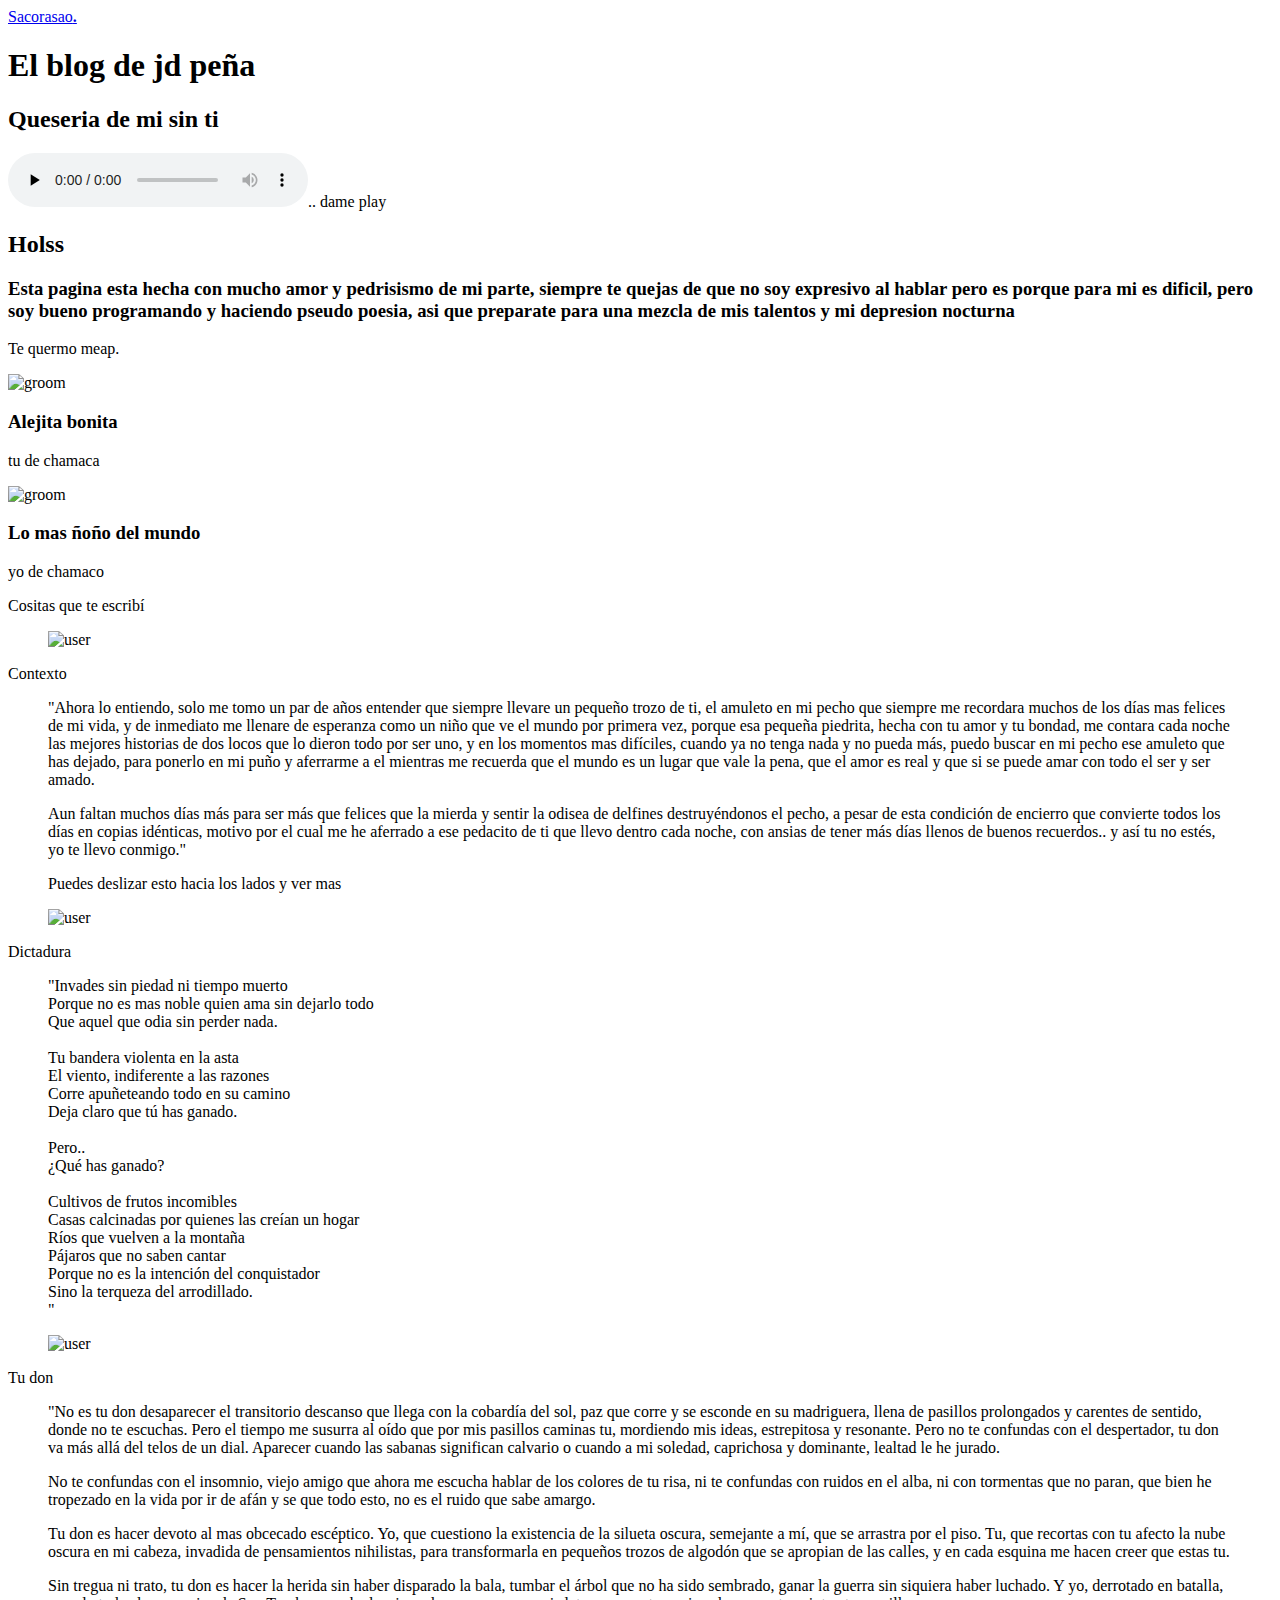
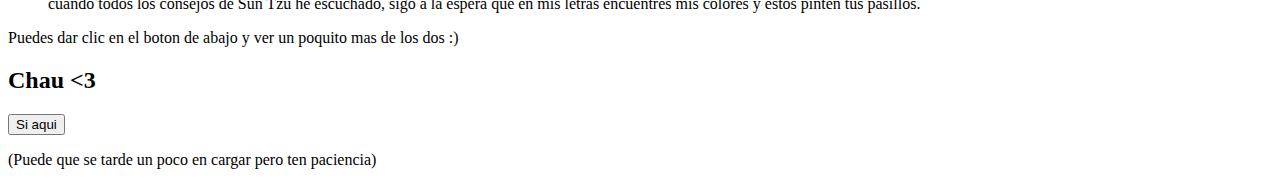
==== commit c38c24dd: "Add files via upload" ====
--- a/index.html
+++ b/index.html
@@ -66,20 +66,38 @@
 
 	</head>
 	<body>
-		
+			
 	<div class="fh5co-loader"></div>
 	
 	<div id="page">
-	
-
-	<header id="fh5co-header" class="fh5co-cover" role="banner" style="background-image:url(images/2.jpg);" data-stellar-background-ratio="0.5">
+	<nav class="fh5co-nav" role="navigation">
+		<div class="container">
+			<div class="row">
+				<div class="col-xs-2">
+					<div id="fh5co-logo"><a href="index.html">Sacorasao<strong>.</strong></a></div>
+				</div>
+				<div class="col-xs-10 text-right menu-1">
+					<ul>
+						
+						<!--<li><a href="about.html">Alana</a></li>
+						<li><a href="gallery.html">Moca</a></li>-->
+						
+					</ul>
+				</div>
+			</div>
+			
+		</div>
+	</nav>
+
+	<header id="fh5co-header" class="fh5co-cover" role="banner" style="background-image:url(images/f1.jpg);" data-stellar-background-ratio="0.5">
 		<div class="overlay"></div>
 		<div class="container">
 			<div class="row">
 				<div class="col-md-8 col-md-offset-2 text-center">
 					<div class="display-t">
 						<div class="display-tc animate-box" data-animate-effect="fadeIn">
-							<audio  autoplay loop src="music/1.mp3" controls preload="none"></audio>
+							<h1>El blog de jd peña</h1>
+							<h2>Queseria de mi sin ti</h2>
 							
 						</div>
 					</div>
@@ -91,149 +109,389 @@
 	<div id="fh5co-couple">
 		<div class="container">
 			<div class="row">
+				<audio  autoplay loop src="music/1.mp3" controls preload="none"> dame play</audio>.. dame play
 				<div class="col-md-8 col-md-offset-2 text-center fh5co-heading animate-box">
-					
-					<p>…………</br>
-						Se acabo,</br>
-						el odio me arrolló la razón,</br>
-						con mi época estoy comprometido,</br>
-						y el amor, se fue volando por el balcón,</br>
-						a donde no tuviera enemigos,</br>
-						y ahora estoy en guerra contra mí alrededor,</br>
-						no me hace falta ningún motivo,</br>
-						y es que soy...</br>
-						Maestro de la contradicción</br>
-						Y experto de romper lo prohibido</br>
-						</br>
-						Por eso los chiquillos ya se acercan a mí</br>
-						Que intento ser feliz</br>
-						Desde entonces de esta cárcel no me dejan salir</br>
-						No tengo a donde huir</br>
-						Voy a hacer un butron</br>
-						Que saque la cabeza fuera</br>
-						Y sigo preso</br>
-						Pero ahora el viento corre alrededor</br>
-						Por mis pecados sigo preso</br>
-						Carne y hueso</br>
-						Se muere de hambre el mundo alrededor</br>
-						Tú y yo total de carne y hueso</br>
-						Por dinero los maderos</br>
-						Van detrás de mí</br>
-						Que intento ser feliz</br>
-						Y abocado a los tejados</br>
-						Me he mudado a vivir</br>
-						Por desobedecer, por ver al sol salir</br>
-						Por sacar la cabeza fuera</br>
-						Y sigo preso</br>
-						Pero ahora el viento corre alrededor</br>
-						Por mis pecados sigo preso</br>
-					</br>
-						Carne y hueso</br>
-						Se muere de hambre el mundo alrededor</br>
-						Tú y yo total de carne y hueso</br>
-					</br>
-						Necesito saber</br>
-						Dime tu nombre</br>
-						De donde sale el sol</br>
-						Y de que se esconde</br>
-						Necesito saber</br>
-						Dime tu nombre</br>
-						De donde sale el sol</br>
-						Y de que se esconde</br>
-						(Necesito Saber)</br>
-						Si miro alrededor</br>
-						No puedo comprender</br>
-						Me da pereza</br>
-						(Dime tu nombre)</br>
-						Y si hay algun escalón para mi tropezón</br>
-						voy de cabeza</br>
-						(De donde sale el sol)</br>
-						Tu y yo en la habitación</br>
-						Para que vuelva Amor:</br>
-						Naturaleza</br>
-						(Y de que se esconde)</br>
-						Hay un televisor en medio del salon</br>
-						No me interesa</br>
-						Vente a la sombra, amor</br>
-						Que yo te espero</br>
-						Que tengo el corazón</br>
-						Aquí con bien de hielo</br>
-						Vente a la sombra, vente amor</br>
-						Que yo te espero que tengo ya el cerezo a flor dentro del cuerpo</br>
-					</br>
-						Se me cae La casa desde que se marcho</br>
-						Ahora ya solo espero el derribo</br>
-						Y es que perdí</br>
-						La pista del eje del salón</br>
-						Estoy continuamente torcido</br>
-						Y ahora solo pienso en ella</br>
-						No encuentro razones</br>
-						Donde su recuerdo</br>
-						Se me clava entre las cejas</br>
-						Sueño con melones</br>
-						Encima de la mesa</br>
-					</br>
-						Buscando mi destino,</br>
-						viviendo en diferido</br>
-						sin ser, ni oír, ni dar.</br>
-						Y a cobro revertido</br>
-						quisiera hablar contigo,</br>
-						y así sintonizar.</br>
-						</br>
-						…………</br>
-						Sueño que empieza otra canción</br>
-						Vivo en el eco de su voz</br>
-						Entretenido</br>
-						Sigo la estela de su olor</br>
-						Que me susurra vámonos</br>
-						Vente conmigo</br>
-						…Hay un desierto hay un vergel</br>
-						Lleno de flores de papel</br>
-						Pensaba</br>
-						Que seria frio el amanecer</br>
-						Te equivocabas otra vez</br>
-						Nevaba</br>
-					</br>
-						Llego el verano y asoló la primavera</br>
-						Y el sol asfixia en tu jardín</br>
-						Y se le caen los pajaritos a la higuera</br>
-						Que ya no cantan para mí</br>
-					</br>
-						Abrí los ojos para ver</br>
-						Con el destino me encontré</br>
-						De cara</br>
-						Lo tengo todo a medio hacer</br>
-						Me preguntaba, Si tal vez</br>
-						Mañana</br>
-					</br>
-						Necesito saber</br>
-						Dime tu nombre</br>
-						De donde sale el sol</br>
-						Y de que se esconde</br>
-						Necesito saber</br>
-						Dime tu nombre</br>
-						De donde sale el sol</br>
-						Y de que se esconde</br>
-					</br>
-						Vente a la sombra amor</br>
-						Que yo te espero</br>
-						Que tengo el corazón….aquí con bien de hielo</br>
-						Vente a la sombra, vente amor</br>
-						Que yo te espero</br>
-						Que tengo ya el cerezo a flor dentro del cuerpo</br>
-					</br>
-						Si miro alrededor no puedo comprender me da pereza</br>
-						Y si hay algun escalón para dar un tropezón voy de cabeza</br>
-						Tu y yo en la habitación para que vuelva amor: chorros de lefa</br>
-						La buena educación de la televisión no me interesa.</br>
-					</p>
-					<h2>Chau por siempre</h2>
-				</div>
-			</div>
+					<h2>Holss</h2>
+					<h3>Esta pagina esta hecha con mucho amor y pedrisismo de mi parte, siempre te quejas de que no soy expresivo al hablar pero es porque para mi es dificil, pero soy bueno programando y haciendo pseudo poesia, asi que preparate para una mezcla de mis talentos y mi depresion nocturna</h3>
+					<p>Te quermo meap.</p>
+				</div>
+			</div>
+			<div class="couple-wrap animate-box">
+				<div class="couple-half">
+					<div class="groom">
+						<img src="images/init2.jpg" alt="groom" class="img-responsive">
+					</div>
+					<div class="desc-groom">
+						<h3>Alejita bonita</h3>
+						<p>tu de chamaca</p>
+						
+					</div>
+				</div>
+				<p class="heart text-center"><i class="icon-heart2"></i></p>
+				<div class="couple-half">
+					<div class="bride">
+						<img src="images/init1.jpg" alt="groom" class="img-responsive">
+					</div>
+					<div class="desc-bride">
+						<h3>Lo mas ñoño del mundo</h3>
+						<p>yo de chamaco</p>
+					</div>
+				</div>
+			</div>
+		</div>
+	</div>
+<!--
+	<div id="fh5co-event" class="fh5co-bg" style="background-image:url(images/img_bg_3.jpg);">
+		<div class="overlay"></div>
+		<div class="container">
+			<div class="row">
+				<div class="col-md-8 col-md-offset-2 text-center fh5co-heading animate-box">
+					<span>Our Special Events</span>
+					<h2>Wedding Events</h2>
+				</div>
+			</div>
+			<div class="row">
+				<div class="display-t">
+					<div class="display-tc">
+						<div class="col-md-10 col-md-offset-1">
+							<div class="col-md-6 col-sm-6 text-center">
+								<div class="event-wrap animate-box">
+									<h3>Main Ceremony</h3>
+									<div class="event-col">
+										<i class="icon-clock"></i>
+										<span>4:00 PM</span>
+										<span>6:00 PM</span>
+									</div>
+									<div class="event-col">
+										<i class="icon-calendar"></i>
+										<span>Monday 28</span>
+										<span>November, 2016</span>
+									</div>
+									<p>Far far away, behind the word mountains, far from the countries Vokalia and Consonantia, there live the blind texts. Separated they live in Bookmarksgrove right at the coast of the Semantics, a large language ocean.</p>
+								</div>
+							</div>
+							<div class="col-md-6 col-sm-6 text-center">
+								<div class="event-wrap animate-box">
+									<h3>Wedding Party</h3>
+									<div class="event-col">
+										<i class="icon-clock"></i>
+										<span>7:00 PM</span>
+										<span>12:00 AM</span>
+									</div>
+									<div class="event-col">
+										<i class="icon-calendar"></i>
+										<span>Monday 28</span>
+										<span>November, 2016</span>
+									</div>
+									<p>Far far away, behind the word mountains, far from the countries Vokalia and Consonantia, there live the blind texts. Separated they live in Bookmarksgrove right at the coast of the Semantics, a large language ocean.</p>
+								</div>
+							</div>
+						</div>
+					</div>
+				</div>
+			</div>
+		</div>
+	</div>
+
+	<div id="fh5co-couple-story">
+		<div class="container">
+			<div class="row">
+				<div class="col-md-8 col-md-offset-2 text-center fh5co-heading animate-box">
+					<span>We Love Each Other</span>
+					<h2>Our Story</h2>
+					<p>Far far away, behind the word mountains, far from the countries Vokalia and Consonantia, there live the blind texts.</p>
+				</div>
+			</div>
+			<div class="row">
+				<div class="col-md-12 col-md-offset-0">
+					<ul class="timeline animate-box">
+						<li class="animate-box">
+							<div class="timeline-badge" style="background-image:url(images/couple-1.jpg);"></div>
+							<div class="timeline-panel">
+								<div class="timeline-heading">
+									<h3 class="timeline-title">First We Meet</h3>
+									<span class="date">December 25, 2015</span>
+								</div>
+								<div class="timeline-body">
+									<p>Far far away, behind the word mountains, far from the countries Vokalia and Consonantia, there live the blind texts. Separated they live in Bookmarksgrove right at the coast of the Semantics, a large language ocean.</p>
+								</div>
+							</div>
+						</li>
+						<li class="timeline-inverted animate-box">
+							<div class="timeline-badge" style="background-image:url(images/couple-2.jpg);"></div>
+							<div class="timeline-panel">
+								<div class="timeline-heading">
+									<h3 class="timeline-title">First Date</h3>
+									<span class="date">December 28, 2015</span>
+								</div>
+								<div class="timeline-body">
+									<p>Far far away, behind the word mountains, far from the countries Vokalia and Consonantia, there live the blind texts. Separated they live in Bookmarksgrove right at the coast of the Semantics, a large language ocean.</p>
+								</div>
+							</div>
+						</li>
+						<li class="animate-box">
+							<div class="timeline-badge" style="background-image:url(images/couple-3.jpg);"></div>
+							<div class="timeline-panel">
+								<div class="timeline-heading">
+									<h3 class="timeline-title">In A Relationship</h3>
+									<span class="date">January 1, 2016</span>
+								</div>
+								<div class="timeline-body">
+									<p>Far far away, behind the word mountains, far from the countries Vokalia and Consonantia, there live the blind texts. Separated they live in Bookmarksgrove right at the coast of the Semantics, a large language ocean.</p>
+								</div>
+							</div>
+						</li>
+			    	</ul>
+				</div>
+			</div>
+		</div>
+	</div>
+
+	<div id="fh5co-gallery" class="fh5co-section-gray">
+		<div class="container">
+			<div class="row">
+				<div class="col-md-8 col-md-offset-2 text-center fh5co-heading animate-box">
+					<span>Our Memories</span>
+					<h2>Wedding Gallery</h2>
+					<p>Far far away, behind the word mountains, far from the countries Vokalia and Consonantia, there live the blind texts.</p>
+				</div>
+			</div>
+			<div class="row row-bottom-padded-md">
+				<div class="col-md-12">
+					<ul id="fh5co-gallery-list">
+						
+						<li class="one-third animate-box" data-animate-effect="fadeIn" style="background-image: url(images/gallery-1.jpg); "> 
+						<a href="images/gallery-1.jpg">
+							<div class="case-studies-summary">
+								<span>14 Photos</span>
+								<h2>Two Glas of Juice</h2>
+							</div>
+						</a>
+					</li>
+					<li class="one-third animate-box" data-animate-effect="fadeIn" style="background-image: url(images/gallery-2.jpg); ">
+						<a href="#" class="color-2">
+							<div class="case-studies-summary">
+								<span>30 Photos</span>
+								<h2>Timer starts now!</h2>
+							</div>
+						</a>
+					</li>
+
+
+					<li class="one-third animate-box" data-animate-effect="fadeIn" style="background-image: url(images/gallery-3.jpg); ">
+						<a href="#" class="color-3">
+							<div class="case-studies-summary">
+								<span>90 Photos</span>
+								<h2>Beautiful sunset</h2>
+							</div>
+						</a>
+					</li>
+					<li class="one-third animate-box" data-animate-effect="fadeIn" style="background-image: url(images/gallery-4.jpg); ">
+						<a href="#" class="color-4">
+							<div class="case-studies-summary">
+								<span>12 Photos</span>
+								<h2>Company's Conference Room</h2>
+							</div>
+						</a>
+					</li>
+
+						<li class="one-third animate-box" data-animate-effect="fadeIn" style="background-image: url(images/gallery-5.jpg); ">
+							<a href="#" class="color-3">
+								<div class="case-studies-summary">
+									<span>50 Photos</span>
+									<h2>Useful baskets</h2>
+								</div>
+							</a>
+						</li>
+						<li class="one-third animate-box" data-animate-effect="fadeIn" style="background-image: url(images/gallery-6.jpg); ">
+							<a href="#" class="color-4">
+								<div class="case-studies-summary">
+									<span>45 Photos</span>
+									<h2>Skater man in the road</h2>
+								</div>
+							</a>
+						</li>
+
+						<li class="one-third animate-box" data-animate-effect="fadeIn" style="background-image: url(images/gallery-7.jpg); ">
+							<a href="#" class="color-4">
+								<div class="case-studies-summary">
+									<span>35 Photos</span>
+									<h2>Two Glas of Juice</h2>
+								</div>
+							</a>
+						</li>
+
+						<li class="one-third animate-box" data-animate-effect="fadeIn" style="background-image: url(images/gallery-8.jpg); "> 
+							<a href="#" class="color-5">
+								<div class="case-studies-summary">
+									<span>90 Photos</span>
+									<h2>Timer starts now!</h2>
+								</div>
+							</a>
+						</li>
+						<li class="one-third animate-box" data-animate-effect="fadeIn" style="background-image: url(images/gallery-9.jpg); ">
+							<a href="#" class="color-6">
+								<div class="case-studies-summary">
+									<span>56 Photos</span>
+									<h2>Beautiful sunset</h2>
+								</div>
+							</a>
+						</li>
+					</ul>		
+				</div>
+			</div>
+		</div>
+	</div>
+
+	<div id="fh5co-counter" class="fh5co-bg fh5co-counter" style="background-image:url(images/img_bg_5.jpg);">
+		<div class="overlay"></div>
+		<div class="container">
+			<div class="row">
+				<div class="display-t">
+					<div class="display-tc">
+						<div class="col-md-3 col-sm-6 animate-box">
+							<div class="feature-center">
+								<span class="icon">
+									<i class="icon-users"></i>
+								</span>
+
+								<span class="counter js-counter" data-from="0" data-to="500" data-speed="5000" data-refresh-interval="50">1</span>
+								<span class="counter-label">Estimated Guest</span>
+
+							</div>
+						</div>
+						<div class="col-md-3 col-sm-6 animate-box">
+							<div class="feature-center">
+								<span class="icon">
+									<i class="icon-user"></i>
+								</span>
+
+								<span class="counter js-counter" data-from="0" data-to="1000" data-speed="5000" data-refresh-interval="50">1</span>
+								<span class="counter-label">We Catter</span>
+							</div>
+						</div>
+						<div class="col-md-3 col-sm-6 animate-box">
+							<div class="feature-center">
+								<span class="icon">
+									<i class="icon-calendar"></i>
+								</span>
+								<span class="counter js-counter" data-from="0" data-to="402" data-speed="5000" data-refresh-interval="50">1</span>
+								<span class="counter-label">Events Done</span>
+							</div>
+						</div>
+						<div class="col-md-3 col-sm-6 animate-box">
+							<div class="feature-center">
+								<span class="icon">
+									<i class="icon-clock"></i>
+								</span>
+
+								<span class="counter js-counter" data-from="0" data-to="2345" data-speed="5000" data-refresh-interval="50">1</span>
+								<span class="counter-label">Hours Spent</span>
+
+							</div>
+						</div>
+					</div>
+				</div>
+			</div>
+		</div>
+	</div>
+-->
+	<div id="fh5co-testimonial">
+		<div class="container">
+			<div class="row">
+				<div class="row animate-box">
+					<div class="col-md-8 col-md-offset-2 text-center fh5co-heading">
+						<span>Cositas que te escribí</span>
+						
+					</div>
+				</div>
+				<div class="row">
+					<div class="col-md-12 animate-box">
+						<div class="wrap-testimony">
+							<div class="owl-carousel-fullwidth">
+								<div class="item">
+									<div class="testimony-slide active text-center">
+										<figure>
+											<img src="images/poem1.png" alt="user">
+										</figure>
+										<span>Contexto</span>
+										<blockquote>
+											<p>"Ahora lo entiendo, solo me tomo un par de años entender que siempre llevare un pequeño trozo de ti, el amuleto en mi pecho que siempre me recordara muchos de los días mas felices de mi vida, y de inmediato me llenare de esperanza como un niño que ve el mundo por primera vez, porque esa pequeña piedrita, hecha con tu amor y tu bondad, me contara cada noche las mejores historias de dos locos que lo dieron todo por ser uno, y en los momentos mas difíciles, cuando ya no tenga nada y no pueda más, puedo buscar en mi pecho ese amuleto que has dejado, para ponerlo en mi puño y aferrarme a el mientras me recuerda que el mundo es un lugar que vale la pena, que el amor es real y que si se puede amar con todo el ser y ser amado.</p>
+											<p>Aun faltan muchos días más para ser más que felices que la mierda y sentir la odisea de delfines destruyéndonos el pecho, a pesar de esta condición de encierro que convierte todos los días en copias idénticas, motivo por el cual me he aferrado a ese pedacito de ti que llevo dentro cada noche, con ansias de tener más días llenos de buenos recuerdos.. y así tu no estés, yo te llevo conmigo."</p>
+											<p>Puedes deslizar esto hacia los lados y ver mas</p>
+										</blockquote>
+									</div>
+								</div>
+								<div class="item">
+									<div class="testimony-slide active text-center">
+										<figure>
+											<img src="images/poem2.jpg" alt="user">
+										</figure>
+										<span>Dictadura</span>
+										<blockquote>
+											<p>"Invades sin piedad ni tiempo muerto </br>
+												Porque no es mas noble quien ama sin dejarlo todo</br>
+												Que aquel que odia sin perder nada.</br>
+											</br>
+												Tu bandera violenta en la asta</br>
+												El viento, indiferente a las razones</br>
+												Corre apuñeteando todo en su camino</br>
+												Deja claro que tú has ganado.</br>
+											</br>
+												Pero..</br>
+												¿Qué has ganado?</br>
+											</br>
+												Cultivos de frutos incomibles</br>
+												Casas calcinadas por quienes las creían un hogar</br>
+												Ríos que vuelven a la montaña</br>
+												Pájaros que no saben cantar</br>
+												Porque no es la intención del conquistador</br>
+												Sino la terqueza del arrodillado.</br>
+												"</p>
+										</blockquote>
+									</div>
+								</div>
+								<div class="item">
+									<div class="testimony-slide active text-center">
+										<figure>
+											<img src="images/poem3.png" alt="user">
+										</figure>
+										<span>Tu don</span>
+										<blockquote>
+											<p>"No es tu don desaparecer el transitorio descanso que llega con la cobardía del sol, paz que corre y se esconde en su madriguera, llena de pasillos prolongados y carentes de sentido, donde no te escuchas. Pero el tiempo me susurra al oído que por mis pasillos caminas tu, mordiendo mis ideas, estrepitosa y resonante. Pero no te confundas con el despertador, tu don va más allá del telos de un dial. Aparecer cuando las sabanas significan calvario o cuando a mi soledad, caprichosa y dominante, lealtad le he jurado.</p>
+											<p>No te confundas con el insomnio, viejo amigo que ahora me escucha hablar de los colores de tu risa, ni te confundas con ruidos en el alba, ni con tormentas que no paran, que bien he tropezado en la vida por ir de afán y se que todo esto, no es el ruido que sabe amargo.</p>
+											<p>Tu don es hacer devoto al mas obcecado escéptico. Yo, que cuestiono la existencia de la silueta oscura, semejante a mí, que se arrastra por el piso. Tu, que recortas con tu afecto la nube oscura en mi cabeza, invadida de pensamientos nihilistas, para transformarla en pequeños trozos de algodón que se apropian de las calles, y en cada esquina me hacen creer que estas tu.</p>
+											<P>Sin tregua ni trato, tu don es hacer la herida  sin haber disparado la bala, tumbar el árbol que no ha sido sembrado, ganar la guerra sin siquiera haber luchado. Y yo, derrotado en batalla, cuando todos los consejos de Sun Tzu he escuchado, sigo a la espera que en mis letras encuentres mis colores y estos pinten tus pasillos.</P>
+										</blockquote>
+									</div>
+								</div>
+							</div>
+						</div>
+					</div>
+				</div>
+			</div>
+		</div>
+	</div>
+
+	<div id="fh5co-services" class="fh5co-section-gray">
+		<div class="container">
 			
-		</div>
-	</div>
+			<div class="row animate-box">
+				<div class="col-md-8 col-md-offset-2 text-center fh5co-heading">
+					<p>Puedes dar clic en el boton de abajo y ver un poquito mas de los dos :)</p>
+					<h2>Chau <3</h2>
+					<input type="button" value="Si aqui" name="B4" OnClick="location.href='about.html'">
+					<p>(Puede que se tarde un poco en cargar pero ten paciencia)</p>
+				</div>
+			</div>
+
+			
+		</div>
+	</div>
+
 	
+
+
 	</div>
 
 	<div class="gototop js-top">
